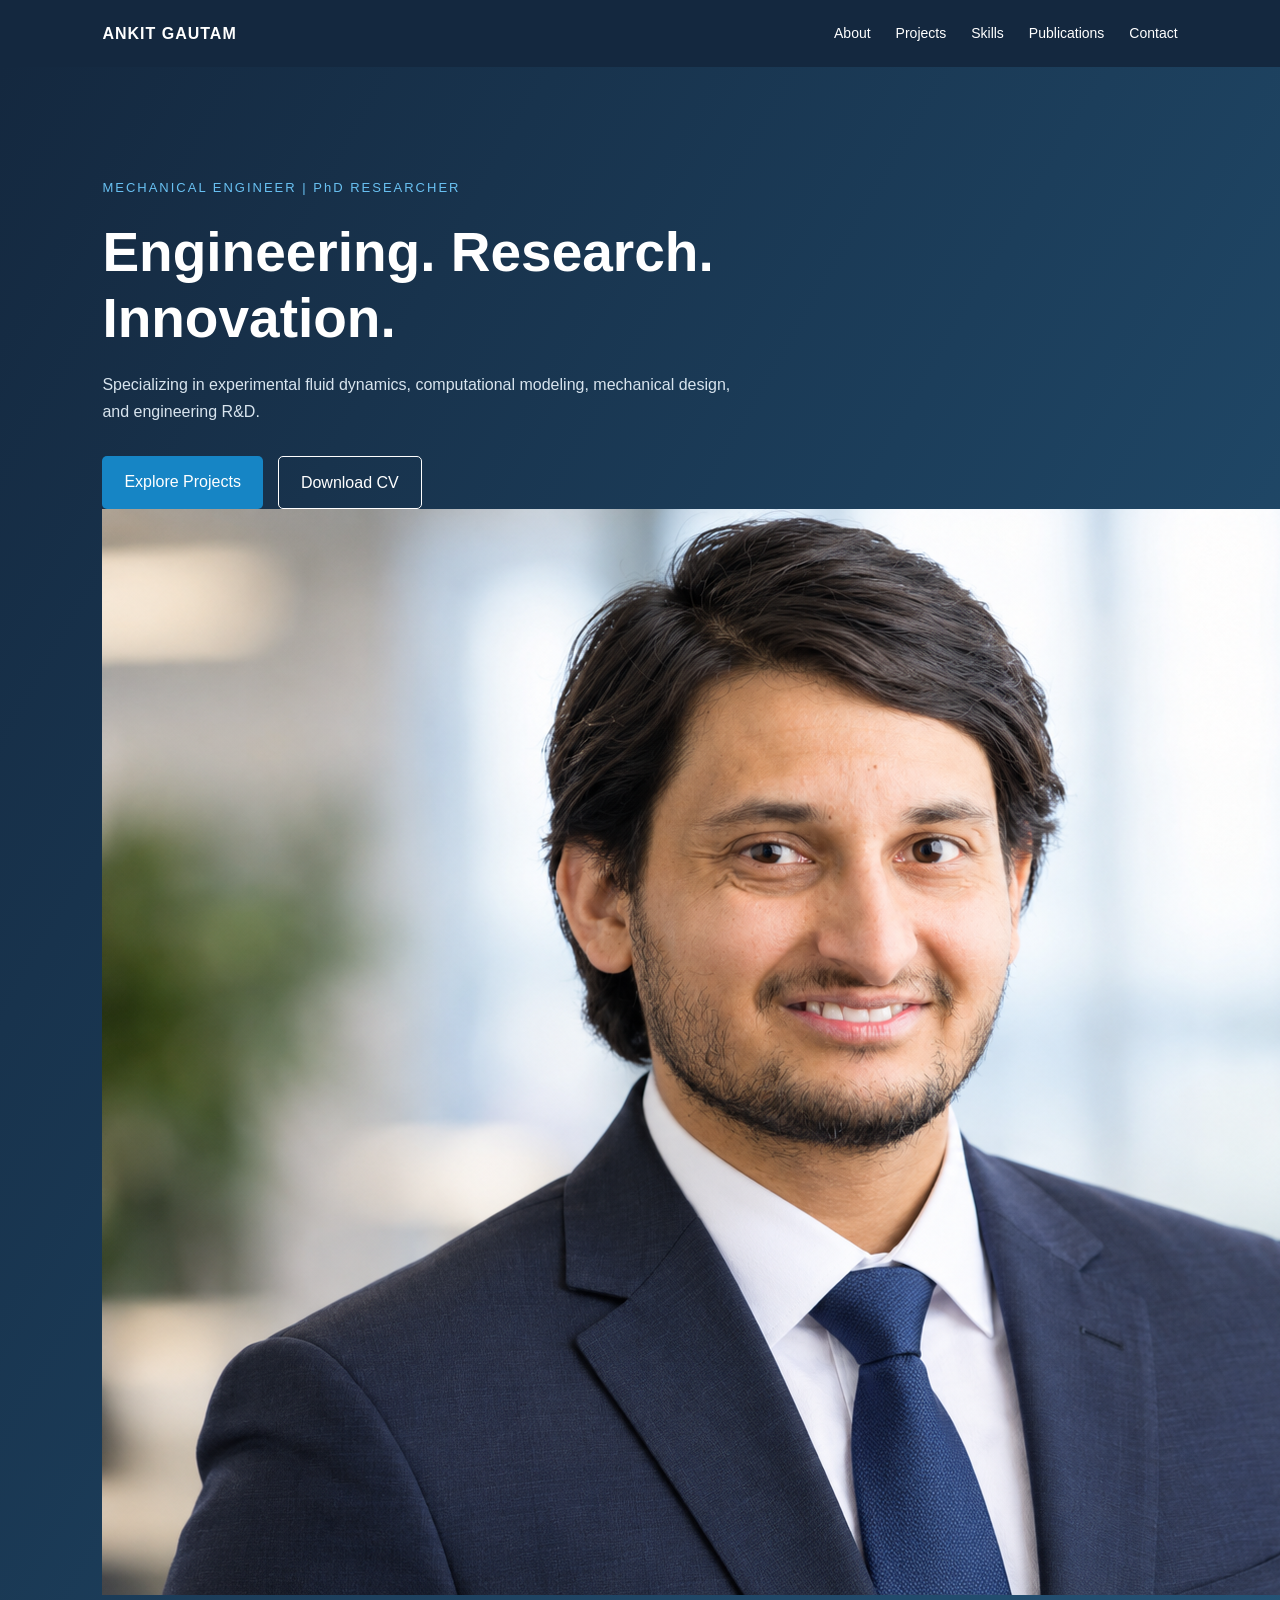
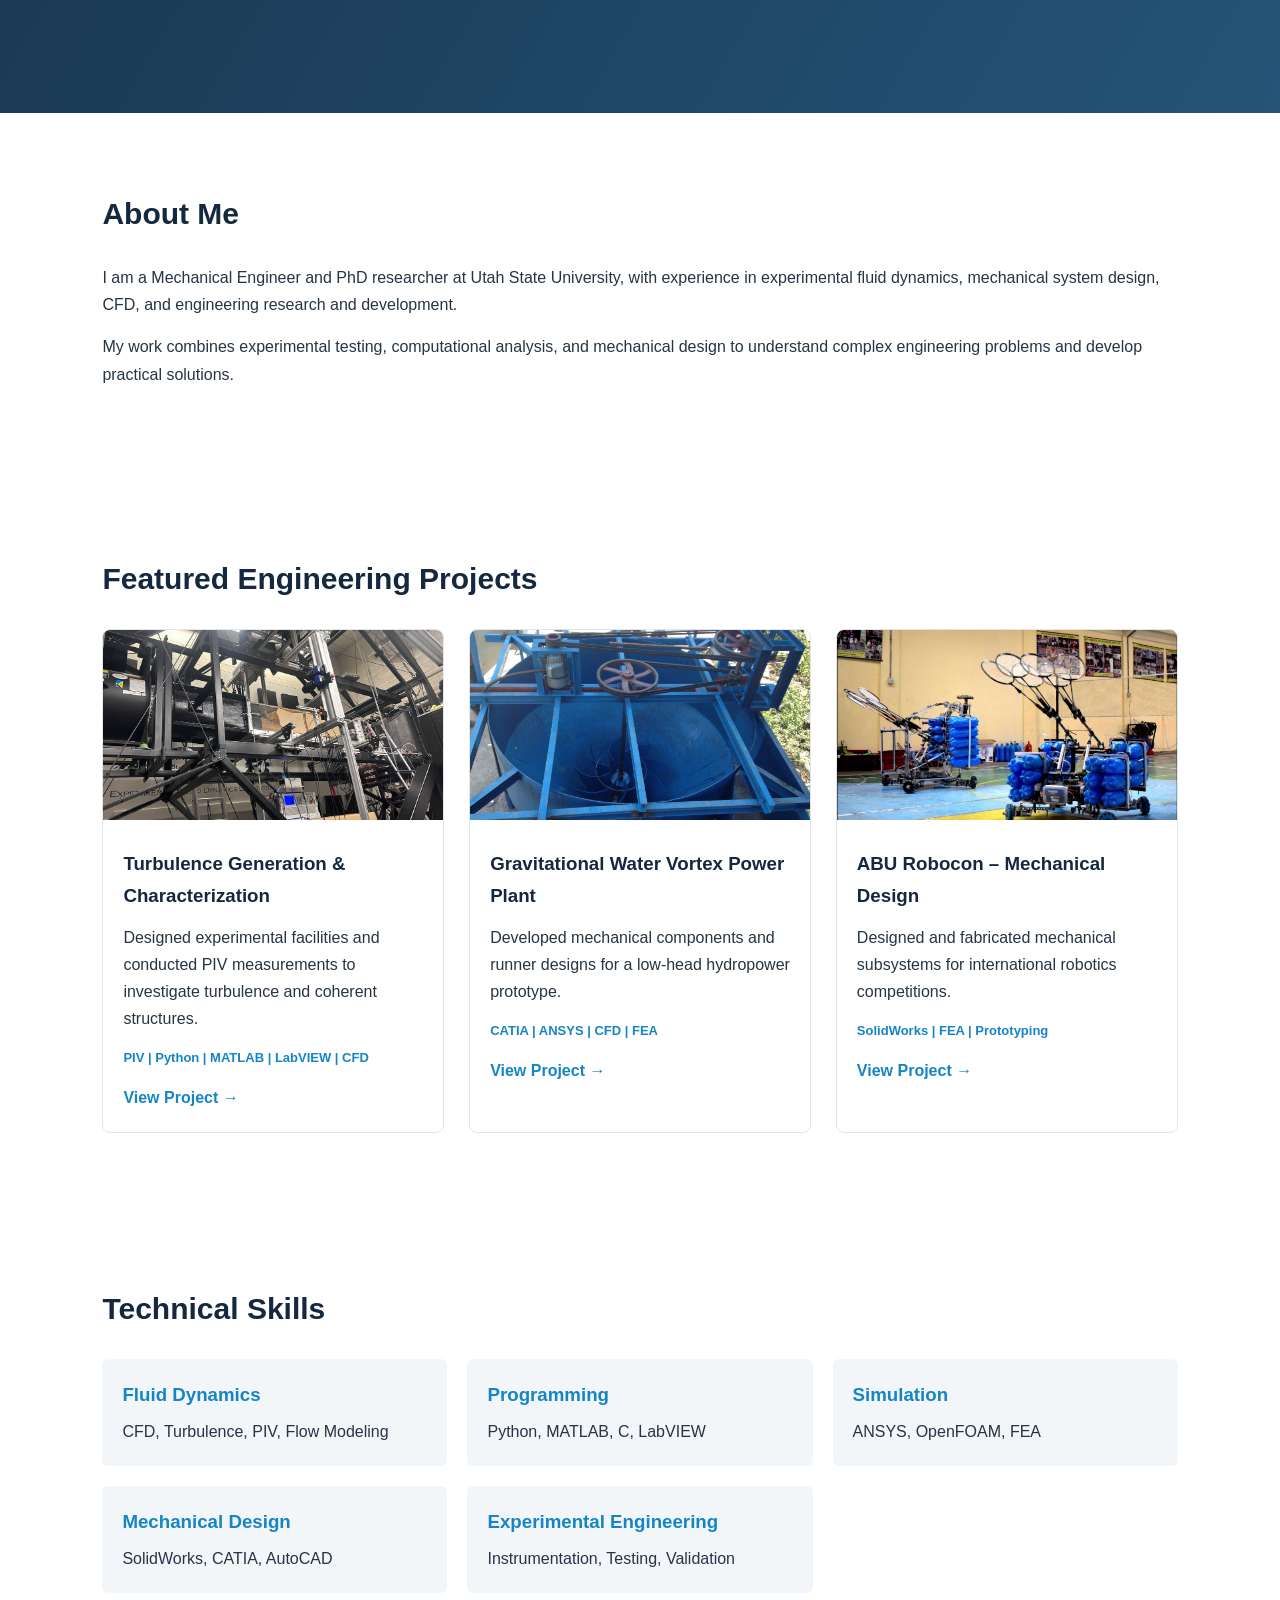
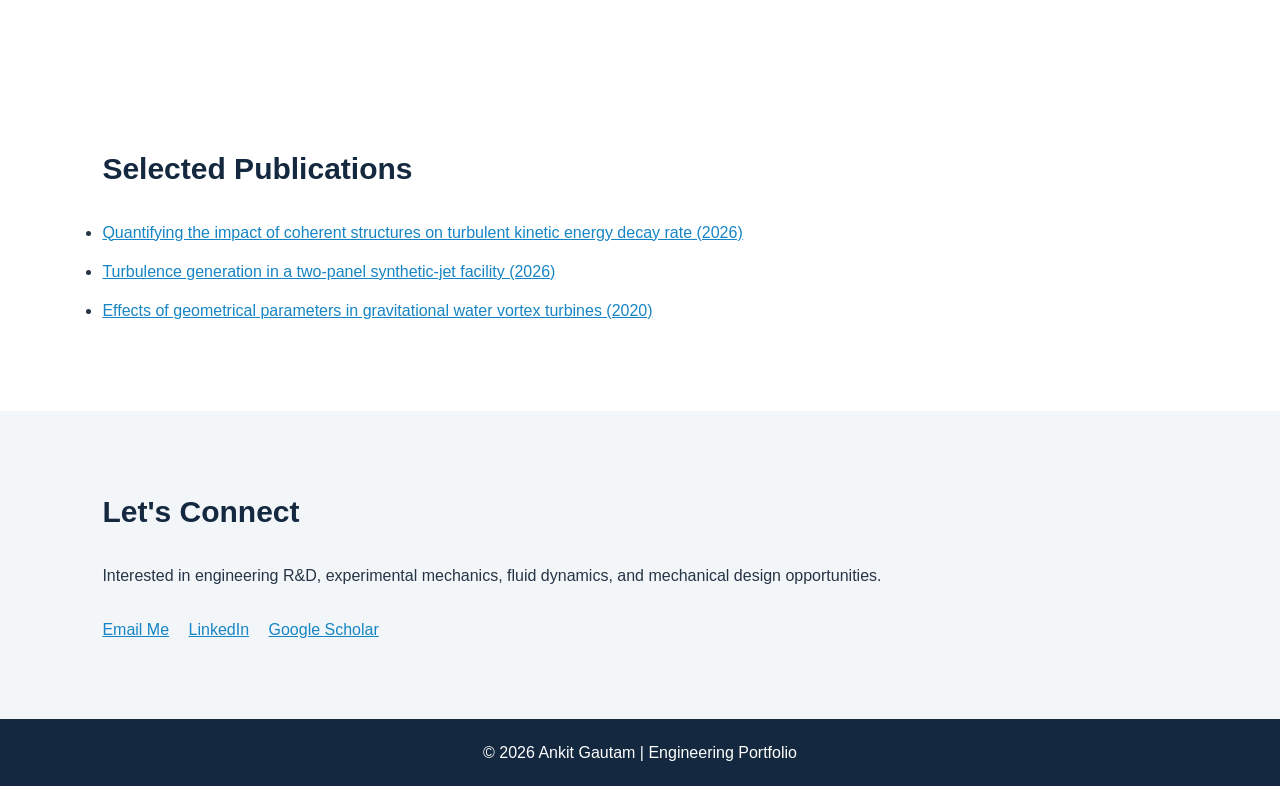
==== index.html @ d6b91b8b "Update index.html" ====
<!DOCTYPE html>
<html lang="en">
<head>
    <meta charset="UTF-8">
    <meta name="viewport" content="width=device-width, initial-scale=1.0">
    <title>Ankit Gautam | Mechanical Engineer</title>
    <meta name="description" content="Engineering portfolio of Ankit Gautam, Mechanical Engineer specializing in fluid dynamics, R&D, CFD and mechanical design.">
    <link rel="stylesheet" href="style.css">
</head>

<body>

<!-- Navigation -->
<header>
    <nav class="navbar">
        <a href="#" class="logo">ANKIT GAUTAM</a>
        <div class="nav-links">
            <a href="#about">About</a>
            <a href="#projects">Projects</a>
            <a href="#skills">Skills</a>
            <a href="#publications">Publications</a>
            <a href="#contact">Contact</a>
        </div>
    </nav>
</header>

<!-- Hero -->
<section class="hero">
    <div class="hero-content">
        <p class="eyebrow">MECHANICAL ENGINEER | PhD RESEARCHER</p>
        <h1>Engineering. Research. Innovation.</h1>
        <p>
            Specializing in experimental fluid dynamics,
            computational modeling, mechanical design,
            and engineering R&D.
        </p>
        <div class="hero-buttons">
            <a href="#projects" class="btn">Explore Projects</a>
            <a href="assets/resume.pdf" class="btn secondary"
               target="_blank">Download CV</a>
        </div>
        <div class="hero-image">
        <img
            src="assets/headshot.png"
            alt="Ankit Gautam"
            class="profile-photo">
    </div>
</section>

<!-- About -->
<section id="about" class="section">
    <h2>About Me</h2>
    <p>
        I am a Mechanical Engineer and PhD researcher at
        Utah State University, with experience in experimental
        fluid dynamics, mechanical system design, CFD, and
        engineering research and development.
    </p>
    <p>
        My work combines experimental testing, computational
        analysis, and mechanical design to understand complex
        engineering problems and develop practical solutions.
    </p>
</section>

<!-- Projects -->
<section id="projects" class="section">
    <h2>Featured Engineering Projects</h2>

    <div class="project-grid">

        <article class="project-card">
            <img src="assets/robut_facility.jpeg"
                 alt="Experimental turbulence facility">
            <div class="project-info">
                <h3>Turbulence Generation & Characterization</h3>
                <p>
                    Designed experimental facilities and conducted
                    PIV measurements to investigate turbulence
                    and coherent structures.
                </p>
                <p class="tools">PIV | Python | MATLAB | LabVIEW | CFD</p>
                <a href="projects/turbulence.html">View Project →</a>
            </div>
        </article>

        <article class="project-card">
            <img src="assets/ces_assembly.png"
                 alt="Gravitational water vortex turbine">
            <div class="project-info">
                <h3>Gravitational Water Vortex Power Plant</h3>
                <p>
                    Developed mechanical components and runner
                    designs for a low-head hydropower prototype.
                </p>
                <p class="tools">CATIA | ANSYS | CFD | FEA</p>
                <a href="projects/hydropower.html">View Project →</a>
            </div>
        </article>

        <article class="project-card">
            <img src="assets/robotics_project_2015.jpg"
                 alt="Robotics engineering project">
            <div class="project-info">
                <h3>ABU Robocon – Mechanical Design</h3>
                <p>
                    Designed and fabricated mechanical subsystems
                    for international robotics competitions.
                </p>
                <p class="tools">SolidWorks | FEA | Prototyping</p>
                <a href="projects/robotics.html">View Project →</a>
            </div>
        </article>

    </div>
</section>

<!-- Skills -->
<section id="skills" class="section">
    <h2>Technical Skills</h2>
    <div class="skills-grid">
        <div><h3>Fluid Dynamics</h3>
            CFD, Turbulence, PIV, Flow Modeling</div>
        <div><h3>Programming</h3>
            Python, MATLAB, C, LabVIEW</div>
        <div><h3>Simulation</h3>
            ANSYS, OpenFOAM, FEA</div>
        <div><h3>Mechanical Design</h3>
            SolidWorks, CATIA, AutoCAD</div>
        <div><h3>Experimental Engineering</h3>
            Instrumentation, Testing, Validation</div>
    </div>
</section>

<!-- Publications -->
<section id="publications" class="section">
    <h2>Selected Publications</h2>
    <ul>
        <li>
            <a href="https://doi.org/10.1103/z9ds-1yfc"
               target="_blank">
               Quantifying the impact of coherent structures
               on turbulent kinetic energy decay rate (2026)
            </a>
        </li>
        <li>
            <a href="https://doi.org/10.1017/flo.2026.10069"
               target="_blank">
               Turbulence generation in a two-panel
               synthetic-jet facility (2026)
            </a>
        </li>
        <li>
            <a href="https://doi.org/10.1155/2020/5373784"
               target="_blank">
               Effects of geometrical parameters in
               gravitational water vortex turbines (2020)
            </a>
        </li>
    </ul>
</section>

<!-- Contact -->
<section id="contact" class="section contact">
    <h2>Let's Connect</h2>
    <p>Interested in engineering R&D, experimental mechanics,
       fluid dynamics, and mechanical design opportunities.</p>
    <a href="mailto:ankitgautam.units@gmail.com">Email Me</a>
    <a href="https://www.linkedin.com/in/ankit-gautam-42b537121" target="_blank">LinkedIn</a>
    <a href="https://scholar.google.com/citations?user=yp735JkAAAAJ" target="_blank">Google Scholar</a>
</section>

<footer>
    <p>© 2026 Ankit Gautam | Engineering Portfolio</p>
</footer>

</body>
</html>
---- style.css ----
* {
    margin: 0;
    padding: 0;
    box-sizing: border-box;
}

html {
    scroll-behavior: smooth;
}

body {
    font-family: Arial, Helvetica, sans-serif;
    color: #263445;
    background: #ffffff;
    line-height: 1.7;
}

.navbar {
    display: flex;
    justify-content: space-between;
    align-items: center;
    padding: 20px 8%;
    background: #14283f;
    color: white;
}

.logo {
    color: white;
    font-weight: bold;
    text-decoration: none;
    letter-spacing: 1px;
}

.nav-links {
    display: flex;
    gap: 25px;
}

.nav-links a {
    color: white;
    text-decoration: none;
    font-size: 14px;
}

.nav-links a:hover {
    color: #55b5ee;
}

.hero {
    background: linear-gradient(120deg, #14283f, #245477);
    color: white;
    padding: 110px 8%;
    min-height: 430px;
    display: flex;
    align-items: center;
}

.hero-content {
    max-width: 750px;
}

.eyebrow {
    color: #69c1f2;
    letter-spacing: 2px;
    font-size: 13px;
}

.hero h1 {
    font-size: clamp(35px, 5vw, 55px);
    line-height: 1.2;
    margin: 20px 0;
}

.hero-content > p:not(.eyebrow) {
    color: #d8e4ee;
    max-width: 650px;
}

.hero-buttons {
    margin-top: 30px;
    display: flex;
    gap: 15px;
    flex-wrap: wrap;
}

.btn {
    display: inline-block;
    padding: 12px 22px;
    background: #1685c5;
    color: white;
    text-decoration: none;
    border-radius: 5px;
}

.btn.secondary {
    background: transparent;
    border: 1px solid white;
}

.section {
    padding: 75px 8%;
}

.section h2 {
    font-size: 30px;
    color: #14283f;
    margin-bottom: 25px;
}

.section p {
    margin-bottom: 15px;
}

.project-grid {
    display: grid;
    grid-template-columns: repeat(3, 1fr);
    gap: 25px;
}

.project-card {
    border: 1px solid #e1e6eb;
    border-radius: 8px;
    overflow: hidden;
    transition: transform 0.2s;
}

.project-card:hover {
    transform: translateY(-5px);
}

.project-card img {
    width: 100%;
    height: 190px;
    object-fit: cover;
}

.project-info {
    padding: 20px;
}

.project-info h3 {
    color: #14283f;
    margin-bottom: 12px;
}

.tools {
    color: #1685c5;
    font-size: 13px;
    font-weight: bold;
}

.project-info a {
    color: #1685c5;
    text-decoration: none;
    font-weight: bold;
}

.skills-grid {
    display: grid;
    grid-template-columns: repeat(3, 1fr);
    gap: 20px;
}

.skills-grid > div {
    padding: 20px;
    background: #f2f6f9;
    border-radius: 6px;
}

.skills-grid h3 {
    color: #1685c5;
    margin-bottom: 8px;
}

#publications li {
    margin: 12px 0;
}

#publications a {
    color: #1685c5;
}

.contact {
    background: #f2f6f9;
}

.contact a {
    display: inline-block;
    margin: 12px 15px 0 0;
    color: #1685c5;
}

footer {
    background: #14283f;
    color: white;
    text-align: center;
    padding: 20px;
}

/* Mobile responsiveness */
@media (max-width: 768px) {
    .navbar {
        flex-direction: column;
        gap: 15px;
    }

    .nav-links {
        flex-wrap: wrap;
        justify-content: center;
        gap: 12px;
    }

    .project-grid,
    .skills-grid {
        grid-template-columns: 1fr;
    }

    .hero {
        padding: 75px 8%;
    }
}
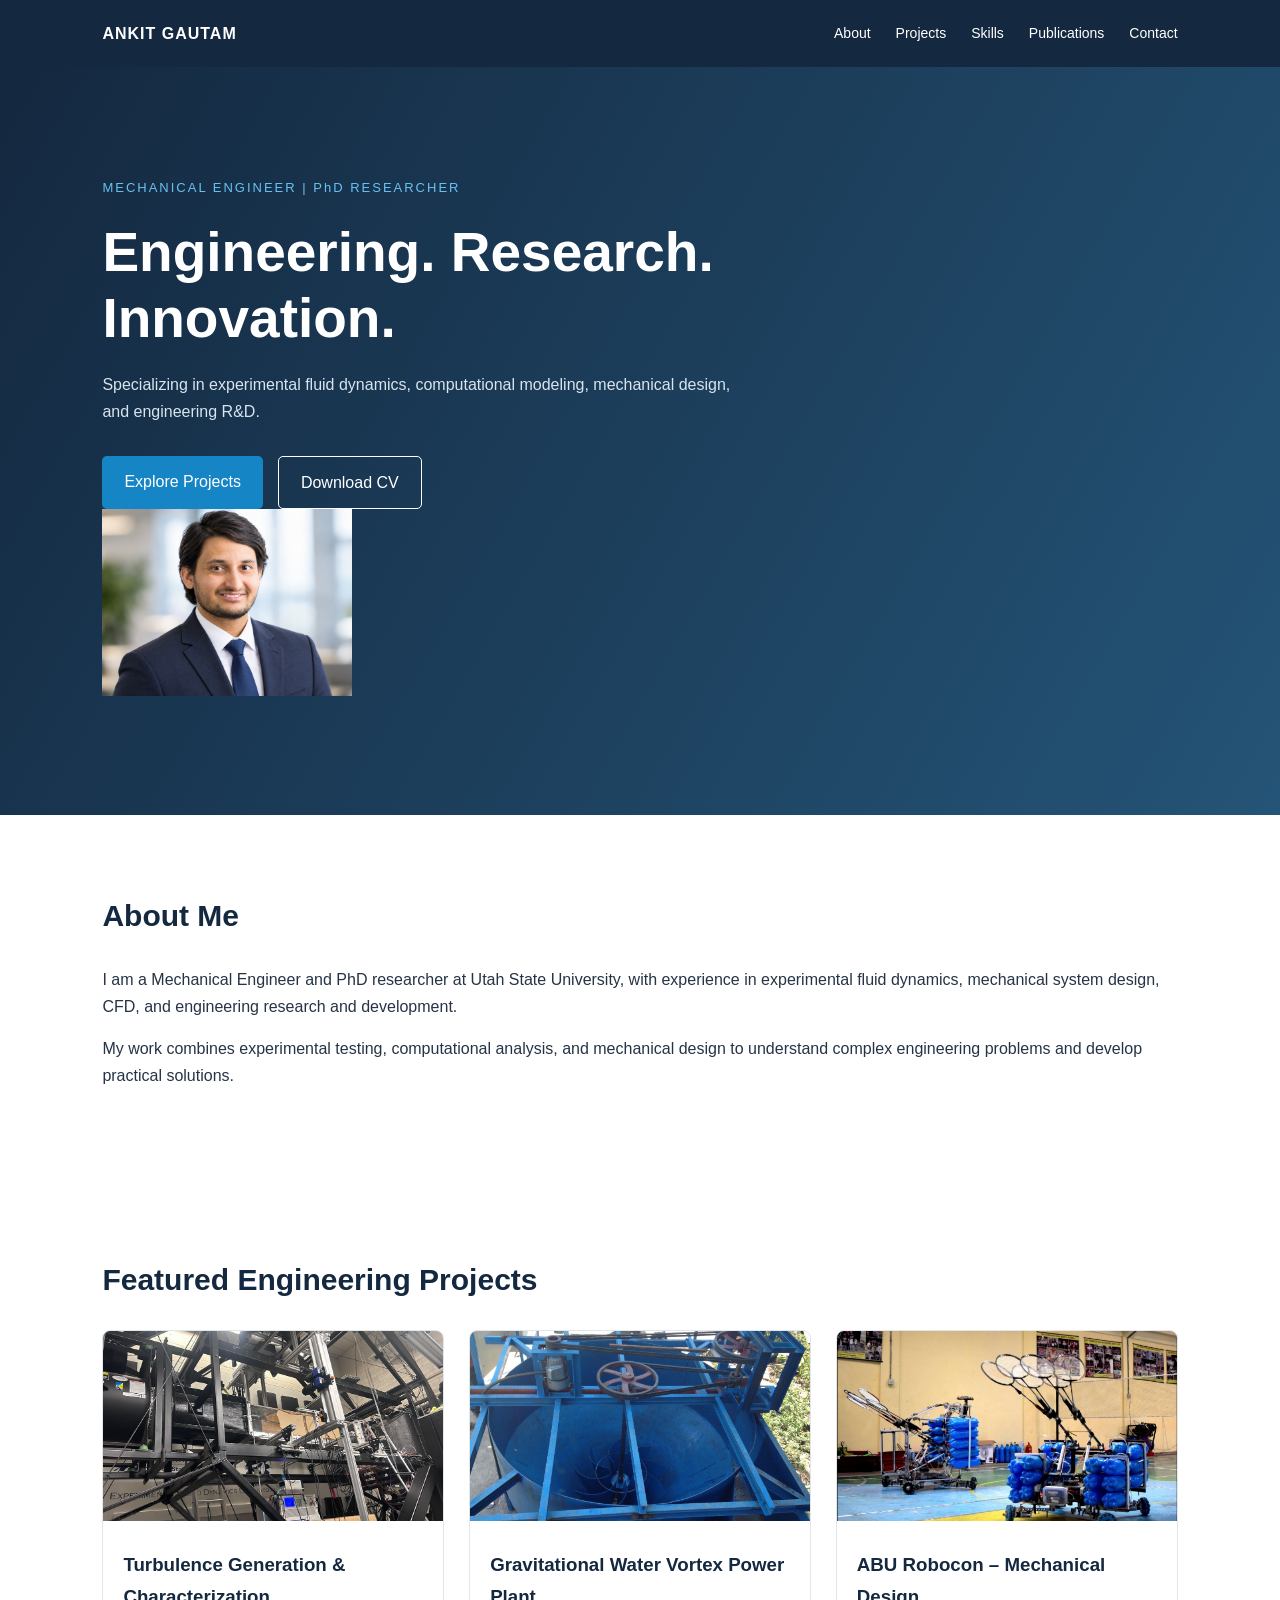
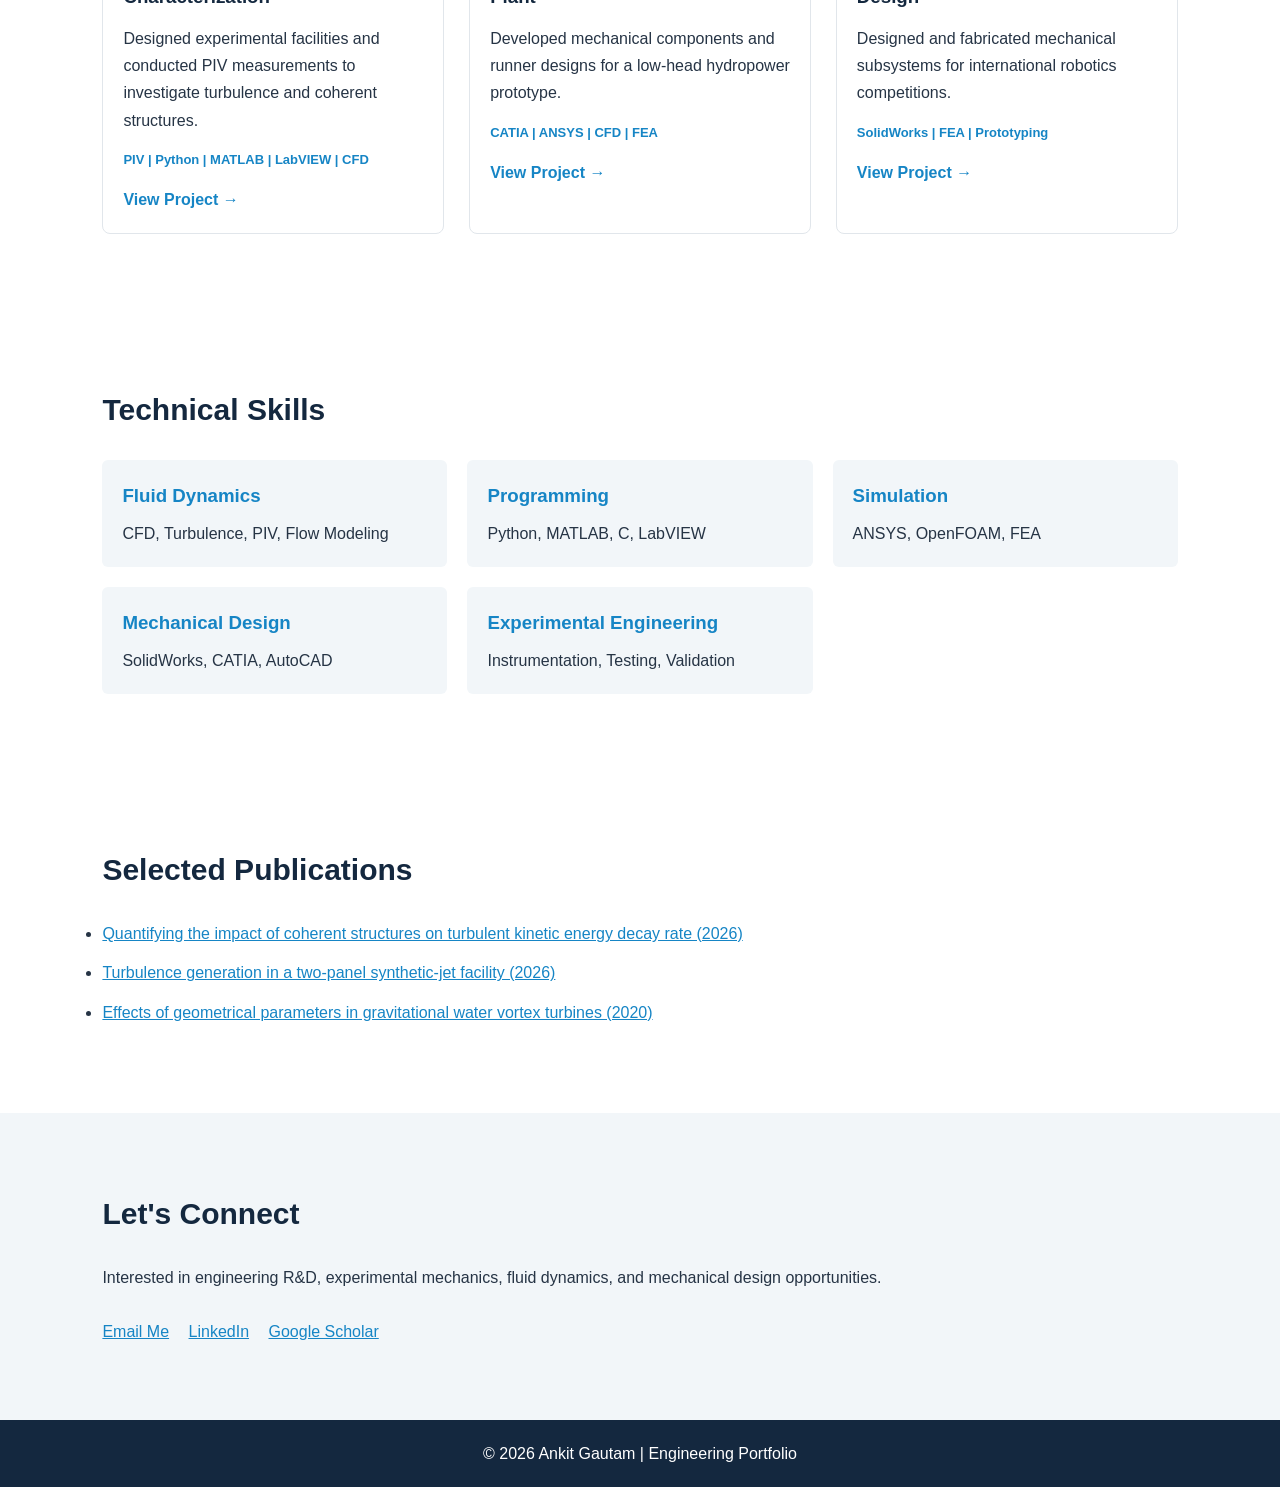
==== commit 251490a7: "Update index.html" ====
--- a/index.html
+++ b/index.html
@@ -44,7 +44,8 @@
         <img
             src="assets/headshot.png"
             alt="Ankit Gautam"
-            class="profile-photo">
+            class="profile-photo"
+            style="max-width: 250px; height: auto;">
     </div>
 </section>
 
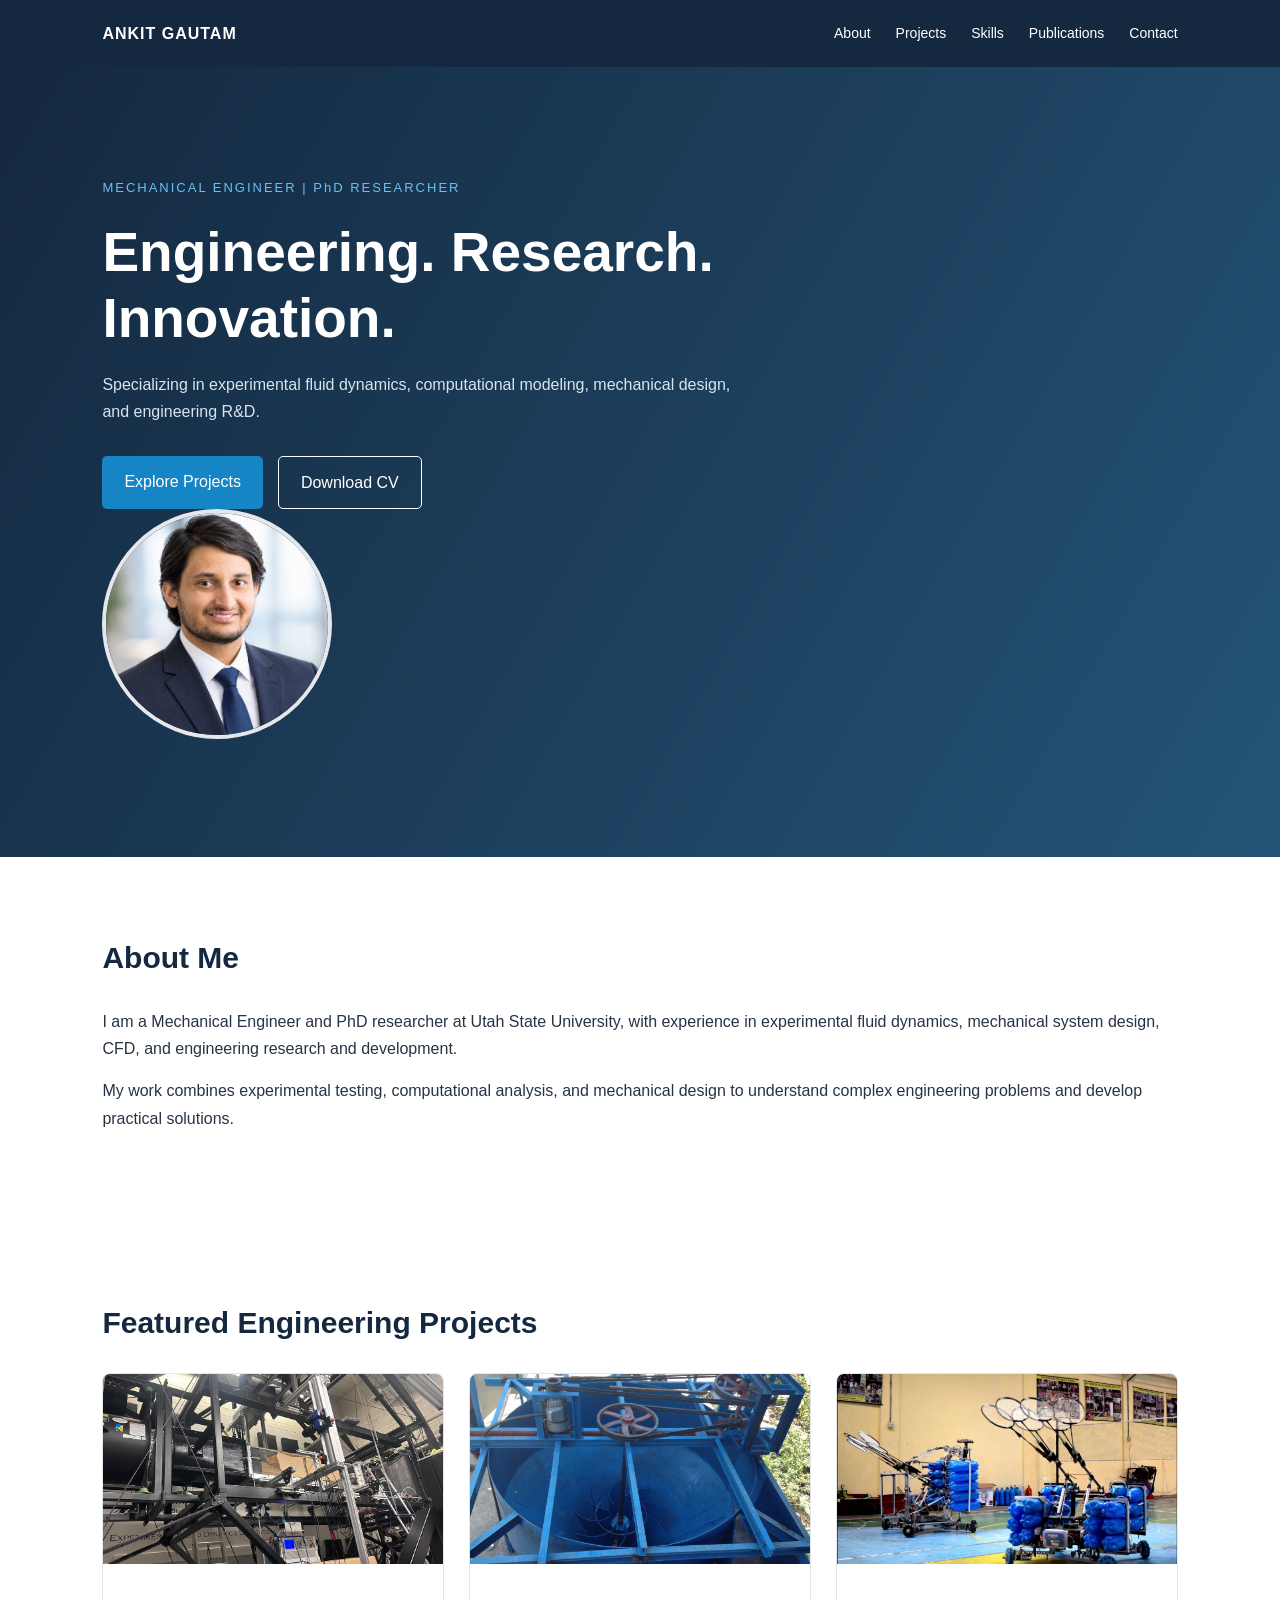
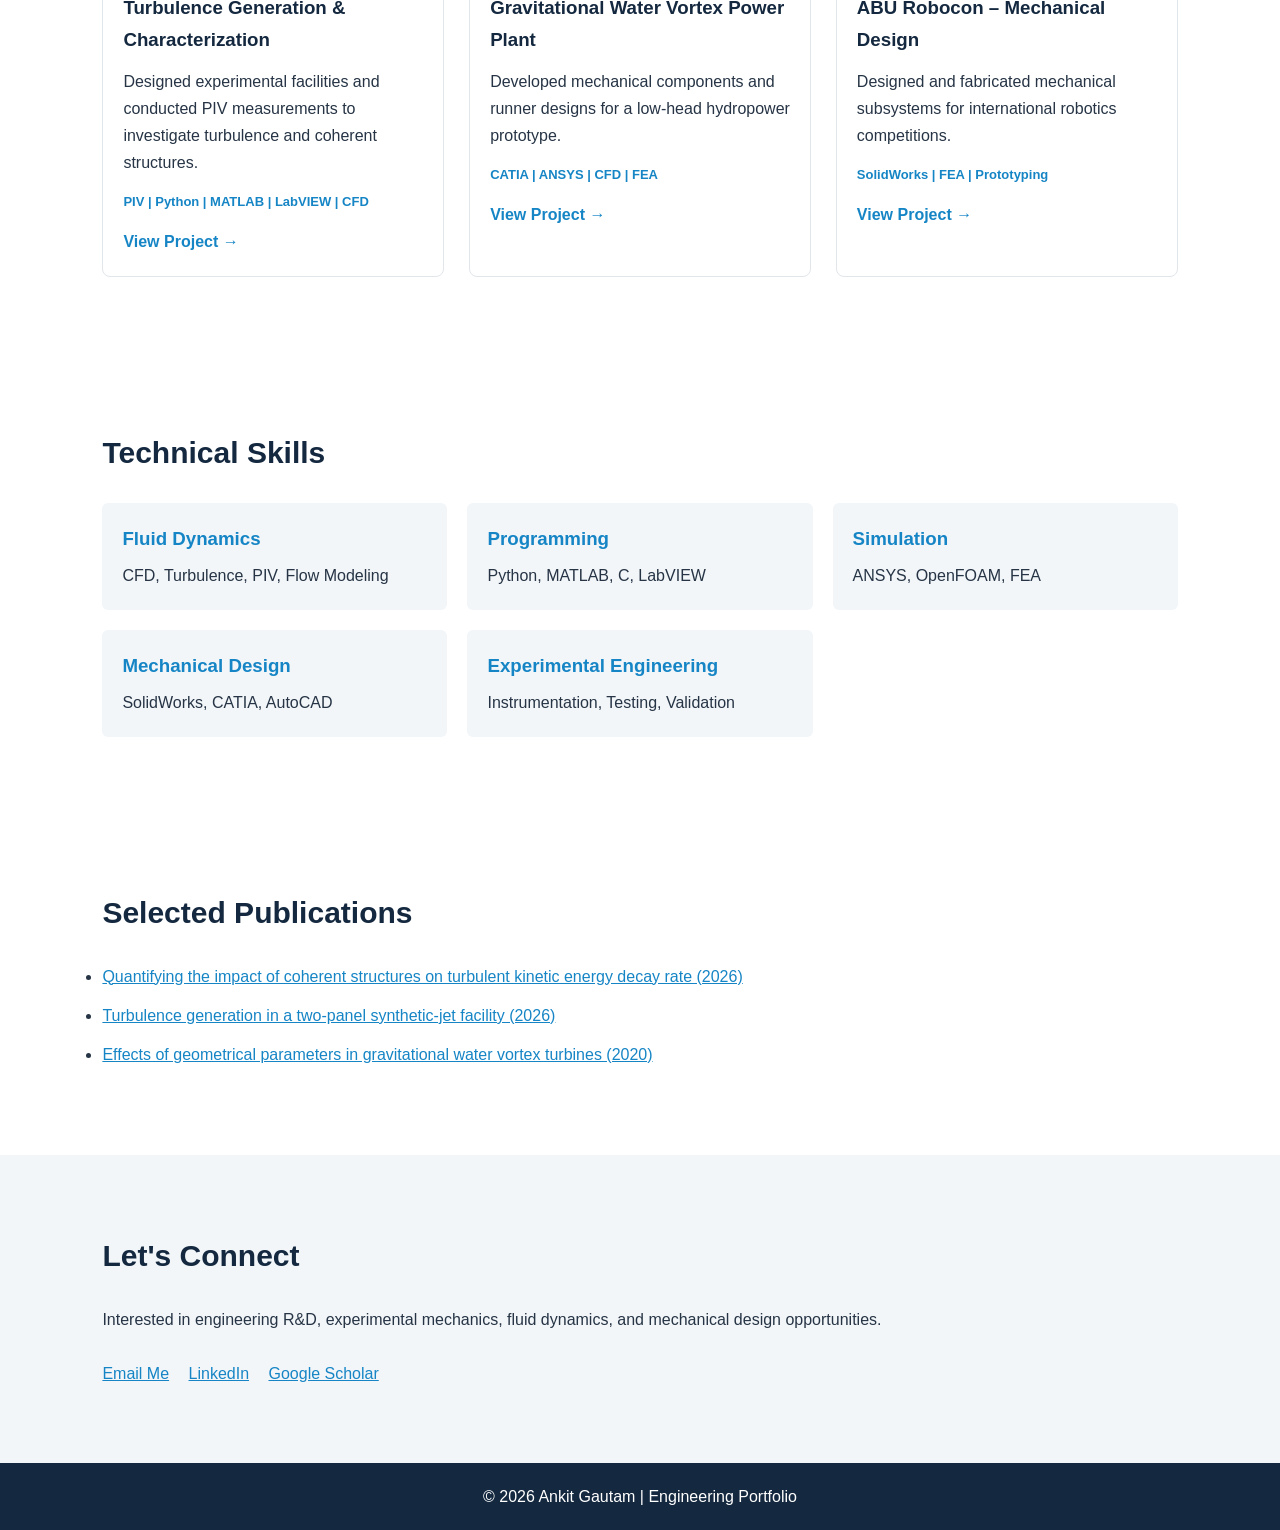
==== commit 9cd5c190: "Update index.html" ====
--- a/index.html
+++ b/index.html
@@ -44,8 +44,7 @@
         <img
             src="assets/headshot.png"
             alt="Ankit Gautam"
-            class="profile-photo"
-            style="max-width: 250px; height: auto;">
+            class="profile-photo">
     </div>
 </section>
 
--- a/style.css
+++ b/style.css
@@ -220,3 +220,34 @@
         padding: 75px 8%;
     }
 }
+
+.hero {
+    display: flex;
+    align-items: center;
+    justify-content: space-between;
+    gap: 40px;
+}
+
+.hero-text {
+    flex: 1;
+}
+
+.hero-image {
+    flex: 0 0 250px;
+}
+
+.profile-photo {
+    width: 230px;
+    height: 230px;
+    object-fit: cover;
+    border-radius: 50%;
+    border: 4px solid #e5e7eb;
+}
+
+/* Mobile layout */
+@media (max-width: 768px) {
+    .hero {
+        flex-direction: column-reverse;
+        text-align: center;
+    }
+}
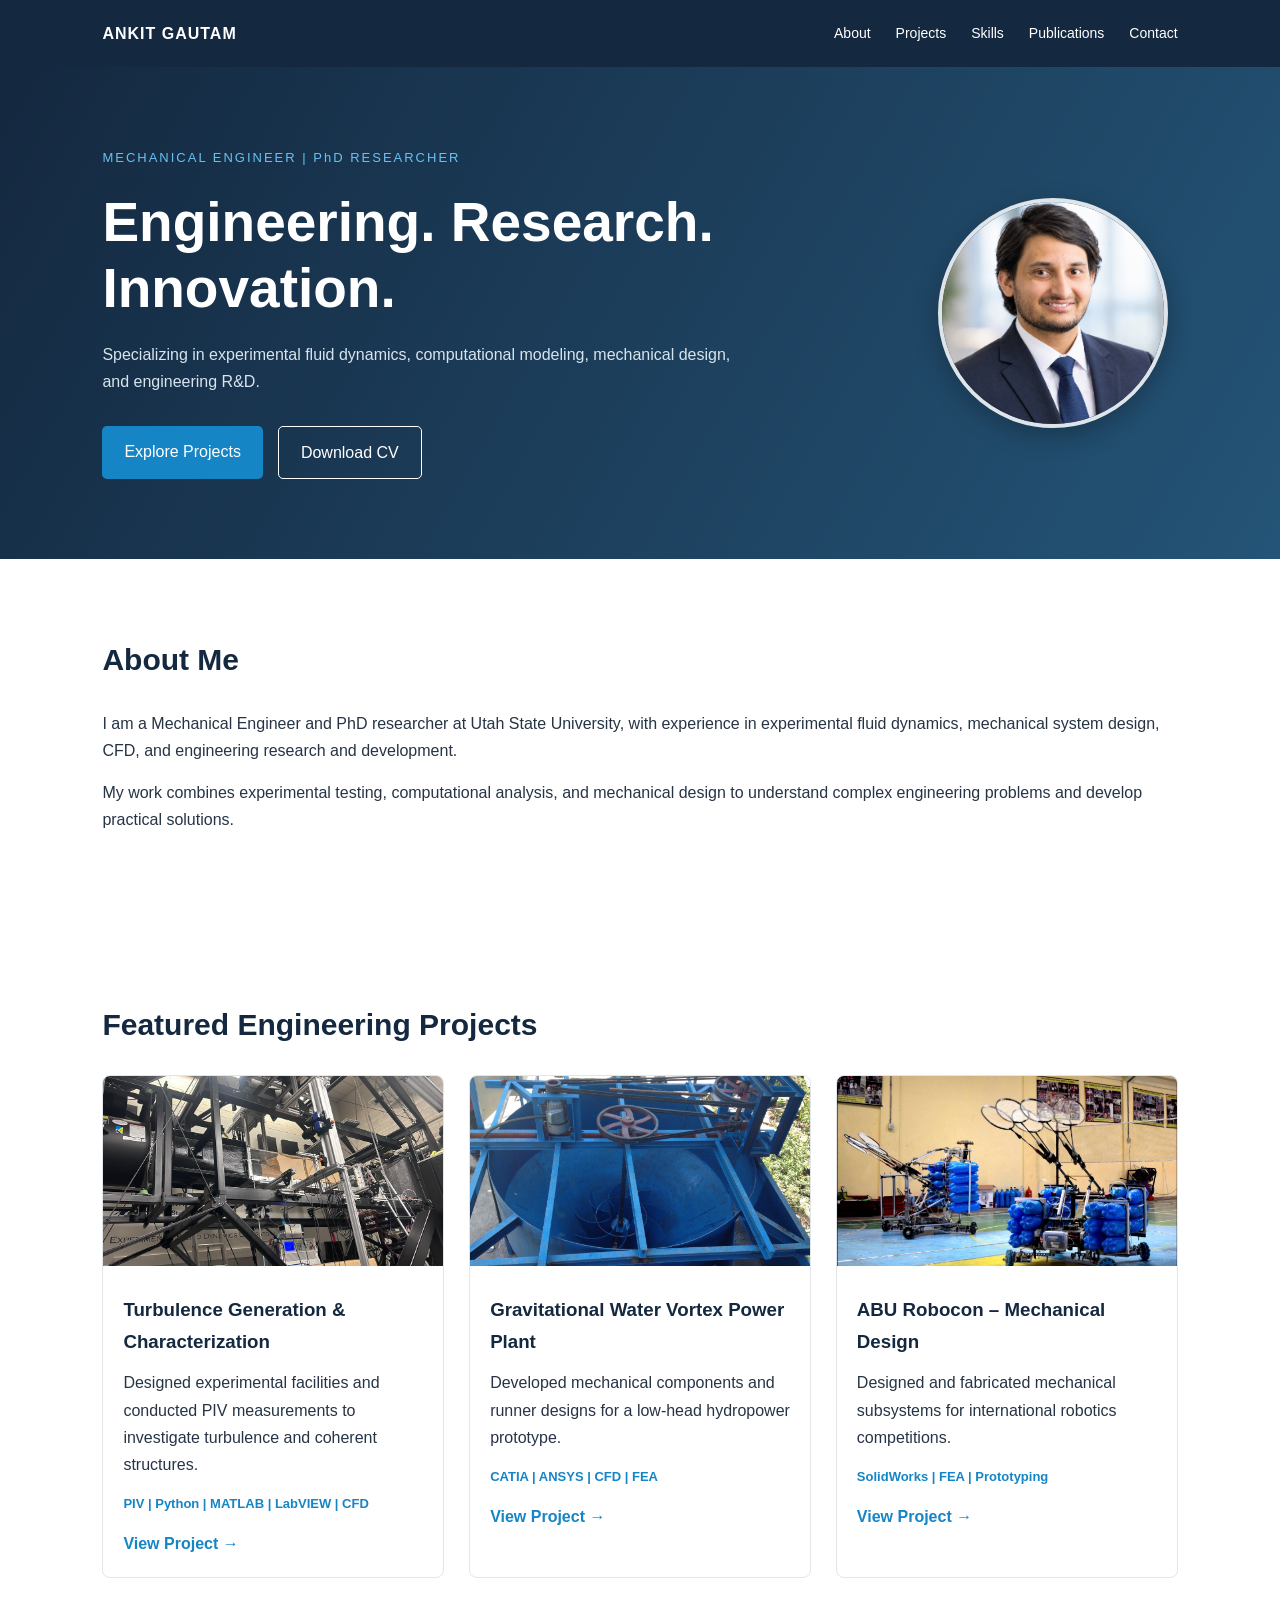
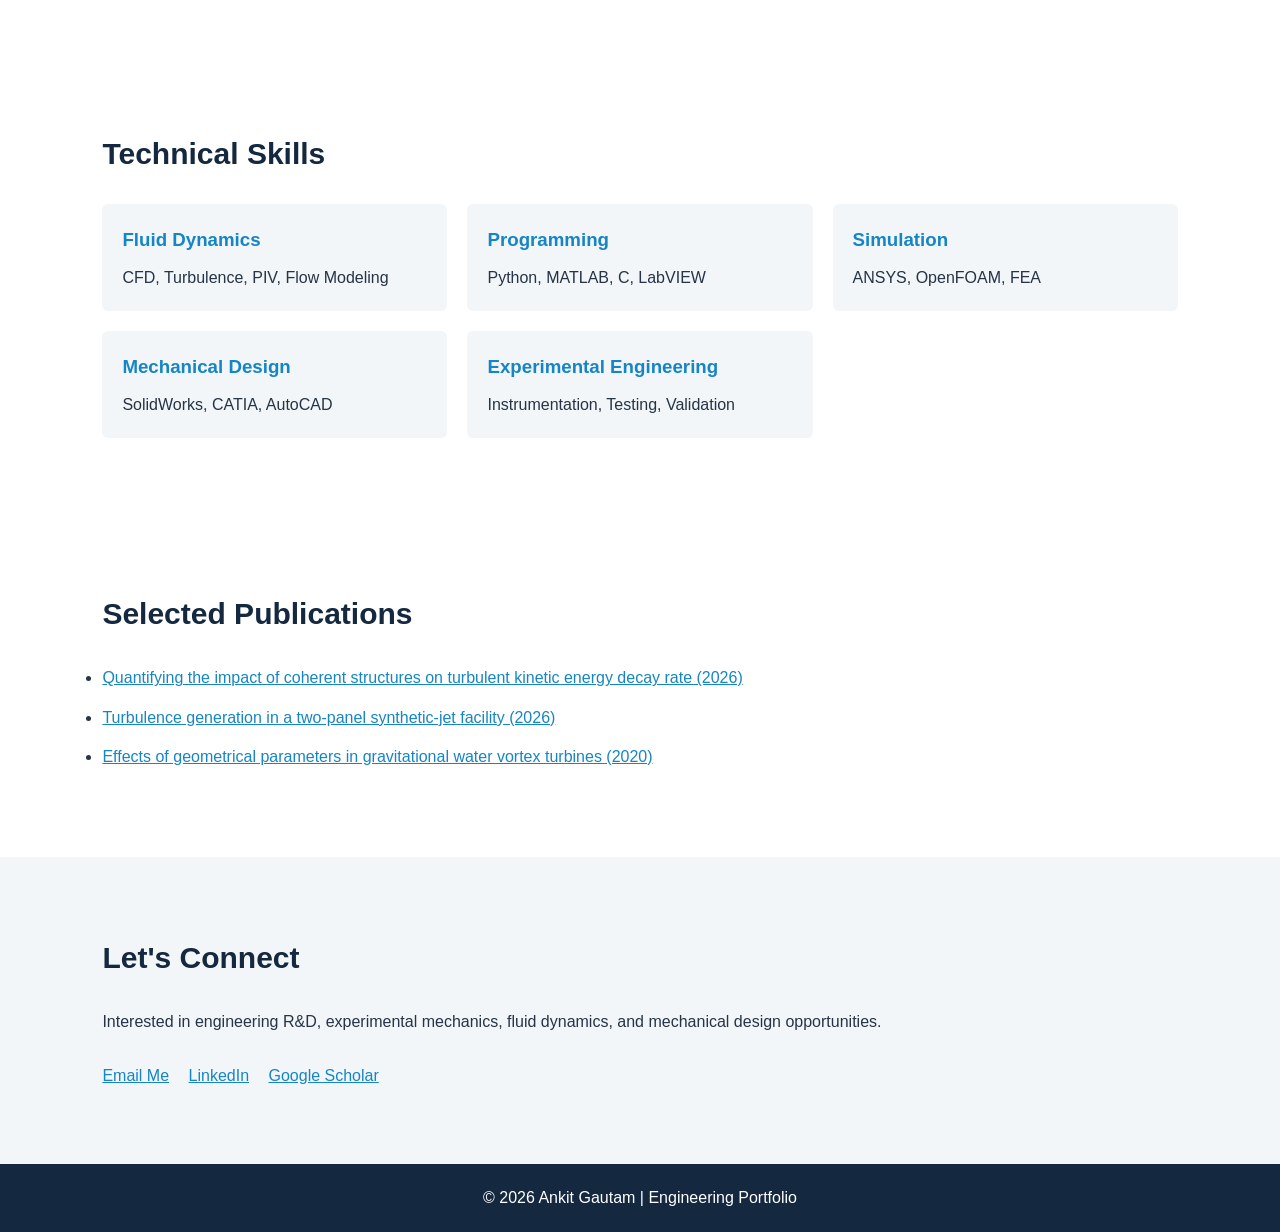
==== commit 839e4016: "Update index.html" ====
--- a/index.html
+++ b/index.html
@@ -4,8 +4,11 @@
 <head>
     <meta charset="UTF-8">
     <meta name="viewport" content="width=device-width, initial-scale=1.0">
+
     <title>Ankit Gautam | Mechanical Engineer</title>
+
     <meta name="description" content="Engineering portfolio of Ankit Gautam, Mechanical Engineer specializing in fluid dynamics, R&D, CFD and mechanical design.">
+
     <link rel="stylesheet" href="style.css">
 </head>
 
@@ -15,6 +18,7 @@
 <header>
     <nav class="navbar">
         <a href="#" class="logo">ANKIT GAUTAM</a>
+
         <div class="nav-links">
             <a href="#about">About</a>
             <a href="#projects">Projects</a>
@@ -25,38 +29,54 @@
     </nav>
 </header>
 
-<!-- Hero -->
+<!-- Hero Section -->
 <section class="hero">
+
+    <!-- Text content: left side -->
     <div class="hero-content">
         <p class="eyebrow">MECHANICAL ENGINEER | PhD RESEARCHER</p>
+
         <h1>Engineering. Research. Innovation.</h1>
+
         <p>
             Specializing in experimental fluid dynamics,
             computational modeling, mechanical design,
             and engineering R&D.
         </p>
+
         <div class="hero-buttons">
             <a href="#projects" class="btn">Explore Projects</a>
-            <a href="assets/resume.pdf" class="btn secondary"
-               target="_blank">Download CV</a>
-        </div>
-        <div class="hero-image">
+
+            <a href="assets/resume.pdf"
+               class="btn secondary"
+               target="_blank"
+               rel="noopener noreferrer">
+                Download CV
+            </a>
+        </div>
+    </div>
+
+    <!-- Headshot: right side -->
+    <div class="hero-image">
         <img
             src="assets/headshot.png"
-            alt="Ankit Gautam"
+            alt="Professional headshot of Ankit Gautam"
             class="profile-photo">
     </div>
+
 </section>
 
 <!-- About -->
 <section id="about" class="section">
     <h2>About Me</h2>
+
     <p>
         I am a Mechanical Engineer and PhD researcher at
         Utah State University, with experience in experimental
         fluid dynamics, mechanical system design, CFD, and
         engineering research and development.
     </p>
+
     <p>
         My work combines experimental testing, computational
         analysis, and mechanical design to understand complex
@@ -73,14 +93,20 @@
         <article class="project-card">
             <img src="assets/robut_facility.jpeg"
                  alt="Experimental turbulence facility">
+
             <div class="project-info">
-                <h3>Turbulence Generation & Characterization</h3>
+                <h3>Turbulence Generation &amp; Characterization</h3>
+
                 <p>
                     Designed experimental facilities and conducted
                     PIV measurements to investigate turbulence
                     and coherent structures.
                 </p>
-                <p class="tools">PIV | Python | MATLAB | LabVIEW | CFD</p>
+
+                <p class="tools">
+                    PIV | Python | MATLAB | LabVIEW | CFD
+                </p>
+
                 <a href="projects/turbulence.html">View Project →</a>
             </div>
         </article>
@@ -88,13 +114,19 @@
         <article class="project-card">
             <img src="assets/ces_assembly.png"
                  alt="Gravitational water vortex turbine">
+
             <div class="project-info">
                 <h3>Gravitational Water Vortex Power Plant</h3>
+
                 <p>
                     Developed mechanical components and runner
                     designs for a low-head hydropower prototype.
                 </p>
-                <p class="tools">CATIA | ANSYS | CFD | FEA</p>
+
+                <p class="tools">
+                    CATIA | ANSYS | CFD | FEA
+                </p>
+
                 <a href="projects/hydropower.html">View Project →</a>
             </div>
         </article>
@@ -102,13 +134,19 @@
         <article class="project-card">
             <img src="assets/robotics_project_2015.jpg"
                  alt="Robotics engineering project">
+
             <div class="project-info">
                 <h3>ABU Robocon – Mechanical Design</h3>
+
                 <p>
                     Designed and fabricated mechanical subsystems
                     for international robotics competitions.
                 </p>
-                <p class="tools">SolidWorks | FEA | Prototyping</p>
+
+                <p class="tools">
+                    SolidWorks | FEA | Prototyping
+                </p>
+
                 <a href="projects/robotics.html">View Project →</a>
             </div>
         </article>
@@ -119,43 +157,66 @@
 <!-- Skills -->
 <section id="skills" class="section">
     <h2>Technical Skills</h2>
+
     <div class="skills-grid">
-        <div><h3>Fluid Dynamics</h3>
-            CFD, Turbulence, PIV, Flow Modeling</div>
-        <div><h3>Programming</h3>
-            Python, MATLAB, C, LabVIEW</div>
-        <div><h3>Simulation</h3>
-            ANSYS, OpenFOAM, FEA</div>
-        <div><h3>Mechanical Design</h3>
-            SolidWorks, CATIA, AutoCAD</div>
-        <div><h3>Experimental Engineering</h3>
-            Instrumentation, Testing, Validation</div>
+
+        <div>
+            <h3>Fluid Dynamics</h3>
+            CFD, Turbulence, PIV, Flow Modeling
+        </div>
+
+        <div>
+            <h3>Programming</h3>
+            Python, MATLAB, C, LabVIEW
+        </div>
+
+        <div>
+            <h3>Simulation</h3>
+            ANSYS, OpenFOAM, FEA
+        </div>
+
+        <div>
+            <h3>Mechanical Design</h3>
+            SolidWorks, CATIA, AutoCAD
+        </div>
+
+        <div>
+            <h3>Experimental Engineering</h3>
+            Instrumentation, Testing, Validation
+        </div>
+
     </div>
 </section>
 
 <!-- Publications -->
 <section id="publications" class="section">
     <h2>Selected Publications</h2>
+
     <ul>
         <li>
             <a href="https://doi.org/10.1103/z9ds-1yfc"
-               target="_blank">
-               Quantifying the impact of coherent structures
-               on turbulent kinetic energy decay rate (2026)
+               target="_blank"
+               rel="noopener noreferrer">
+                Quantifying the impact of coherent structures
+                on turbulent kinetic energy decay rate (2026)
             </a>
         </li>
+
         <li>
             <a href="https://doi.org/10.1017/flo.2026.10069"
-               target="_blank">
-               Turbulence generation in a two-panel
-               synthetic-jet facility (2026)
+               target="_blank"
+               rel="noopener noreferrer">
+                Turbulence generation in a two-panel
+                synthetic-jet facility (2026)
             </a>
         </li>
+
         <li>
             <a href="https://doi.org/10.1155/2020/5373784"
-               target="_blank">
-               Effects of geometrical parameters in
-               gravitational water vortex turbines (2020)
+               target="_blank"
+               rel="noopener noreferrer">
+                Effects of geometrical parameters in
+                gravitational water vortex turbines (2020)
             </a>
         </li>
     </ul>
@@ -164,13 +225,28 @@
 <!-- Contact -->
 <section id="contact" class="section contact">
     <h2>Let's Connect</h2>
-    <p>Interested in engineering R&D, experimental mechanics,
-       fluid dynamics, and mechanical design opportunities.</p>
+
+    <p>
+        Interested in engineering R&amp;D, experimental mechanics,
+        fluid dynamics, and mechanical design opportunities.
+    </p>
+
     <a href="mailto:ankitgautam.units@gmail.com">Email Me</a>
-    <a href="https://www.linkedin.com/in/ankit-gautam-42b537121" target="_blank">LinkedIn</a>
-    <a href="https://scholar.google.com/citations?user=yp735JkAAAAJ" target="_blank">Google Scholar</a>
-</section>
-
+
+    <a href="https://www.linkedin.com/in/ankit-gautam-42b537121"
+       target="_blank"
+       rel="noopener noreferrer">
+        LinkedIn
+    </a>
+
+    <a href="https://scholar.google.com/citations?user=yp735JkAAAAJ"
+       target="_blank"
+       rel="noopener noreferrer">
+        Google Scholar
+    </a>
+</section>
+
+<!-- Footer -->
 <footer>
     <p>© 2026 Ankit Gautam | Engineering Portfolio</p>
 </footer>
--- a/style.css
+++ b/style.css
@@ -47,15 +47,6 @@
     color: #55b5ee;
 }
 
-.hero {
-    background: linear-gradient(120deg, #14283f, #245477);
-    color: white;
-    padding: 110px 8%;
-    min-height: 430px;
-    display: flex;
-    align-items: center;
-}
-
 .hero-content {
     max-width: 750px;
 }
@@ -200,54 +191,63 @@
 
 /* Mobile responsiveness */
 @media (max-width: 768px) {
-    .navbar {
-        flex-direction: column;
-        gap: 15px;
-    }
-
-    .nav-links {
-        flex-wrap: wrap;
+
+    .hero {
+        flex-direction: column-reverse;
+        text-align: center;
+        padding: 60px 8%;
+        gap: 30px;
+    }
+
+    .hero-image {
+        flex: none;
+    }
+
+    .profile-photo {
+        width: 180px;
+        height: 180px;
+    }
+
+    .hero-buttons {
         justify-content: center;
-        gap: 12px;
-    }
-
-    .project-grid,
-    .skills-grid {
-        grid-template-columns: 1fr;
-    }
-
-    .hero {
-        padding: 75px 8%;
-    }
-}
-
+    }
+}
+/* Hero section with headshot */
 .hero {
+    background: linear-gradient(120deg, #14283f, #245477);
+    color: white;
+    padding: 80px 8%;
+    min-height: 430px;
+
     display: flex;
     align-items: center;
     justify-content: space-between;
-    gap: 40px;
-}
-
-.hero-text {
+    gap: 50px;
+}
+
+.hero-content {
     flex: 1;
+    max-width: 750px;
 }
 
 .hero-image {
     flex: 0 0 250px;
+    display: flex;
+    justify-content: center;
+    align-items: center;
 }
 
 .profile-photo {
+    display: block;
     width: 230px;
     height: 230px;
     object-fit: cover;
+    object-position: center top;
     border-radius: 50%;
-    border: 4px solid #e5e7eb;
-}
-
-/* Mobile layout */
-@media (max-width: 768px) {
-    .hero {
-        flex-direction: column-reverse;
-        text-align: center;
-    }
-}
+    border: 4px solid rgba(255, 255, 255, 0.85);
+    box-shadow: 0 8px 25px rgba(0, 0, 0, 0.25);
+}
+
+.hero-text {
+    flex: 1;
+}
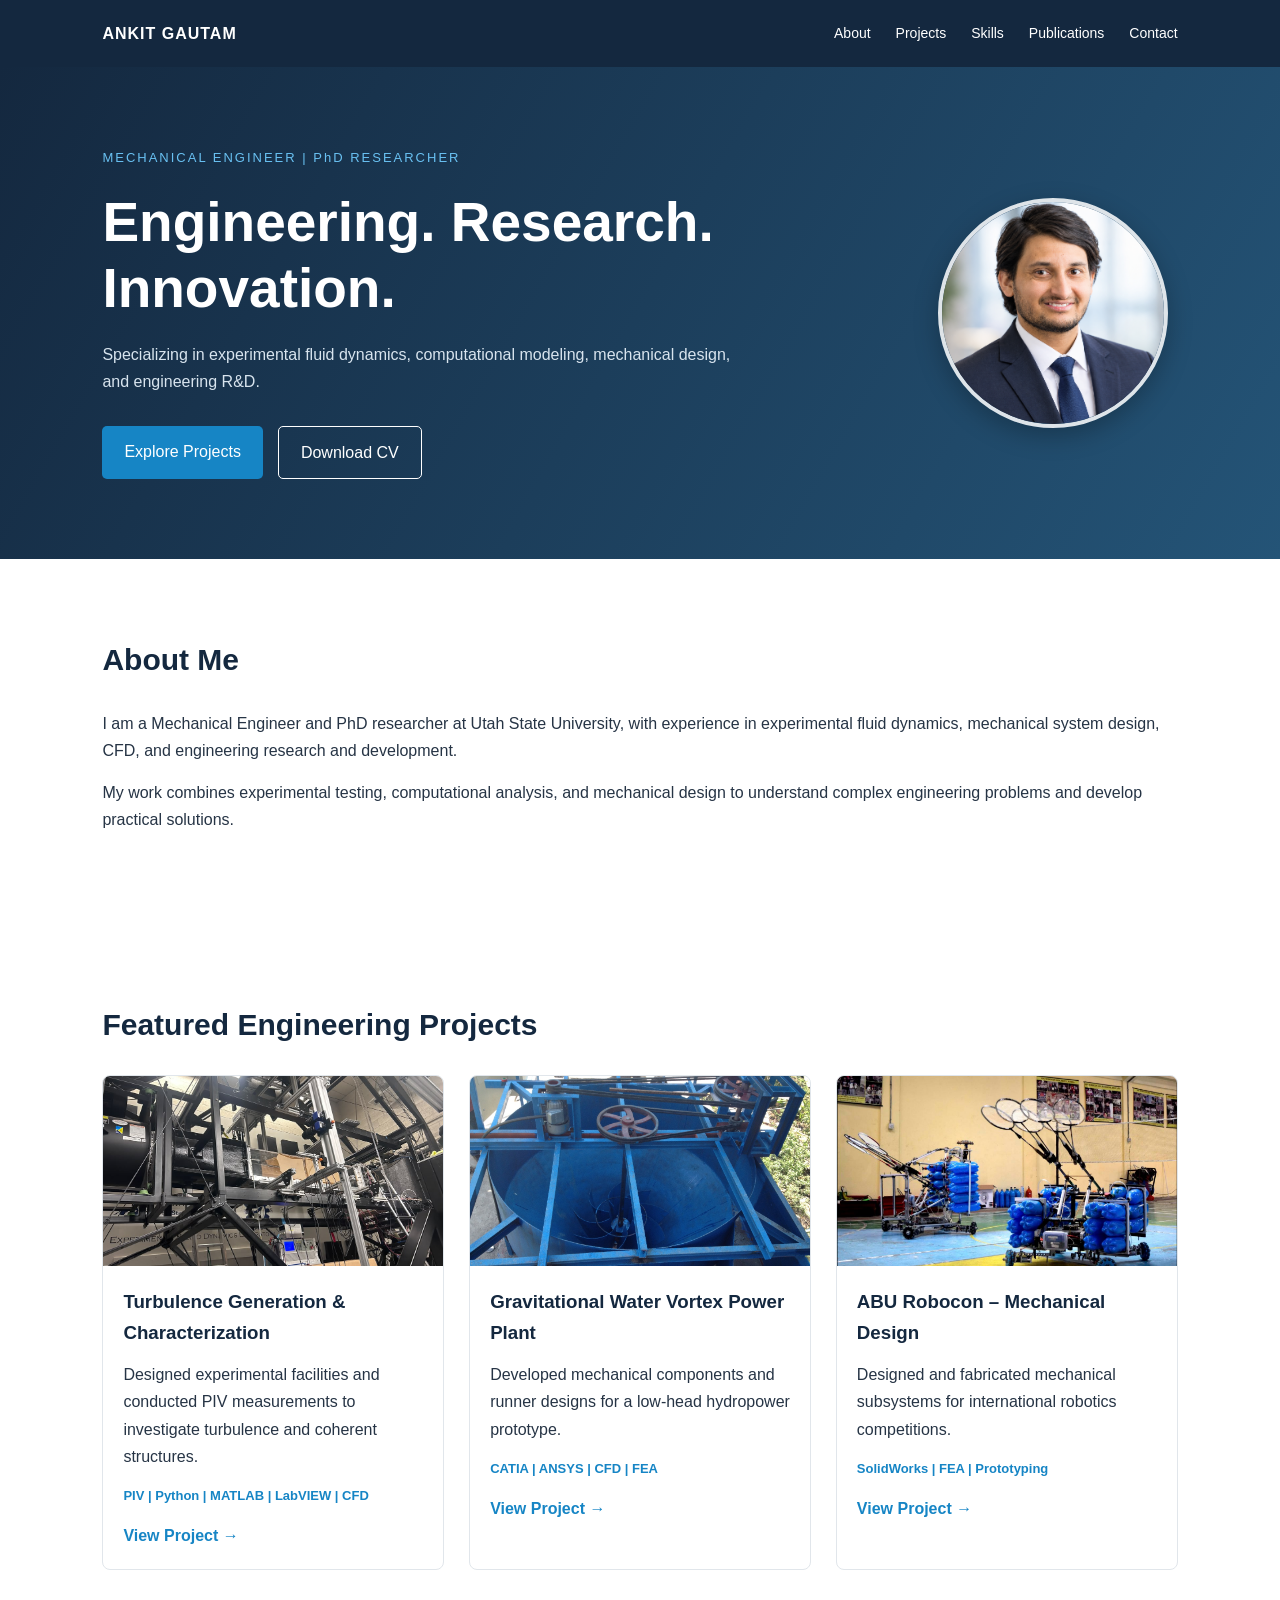
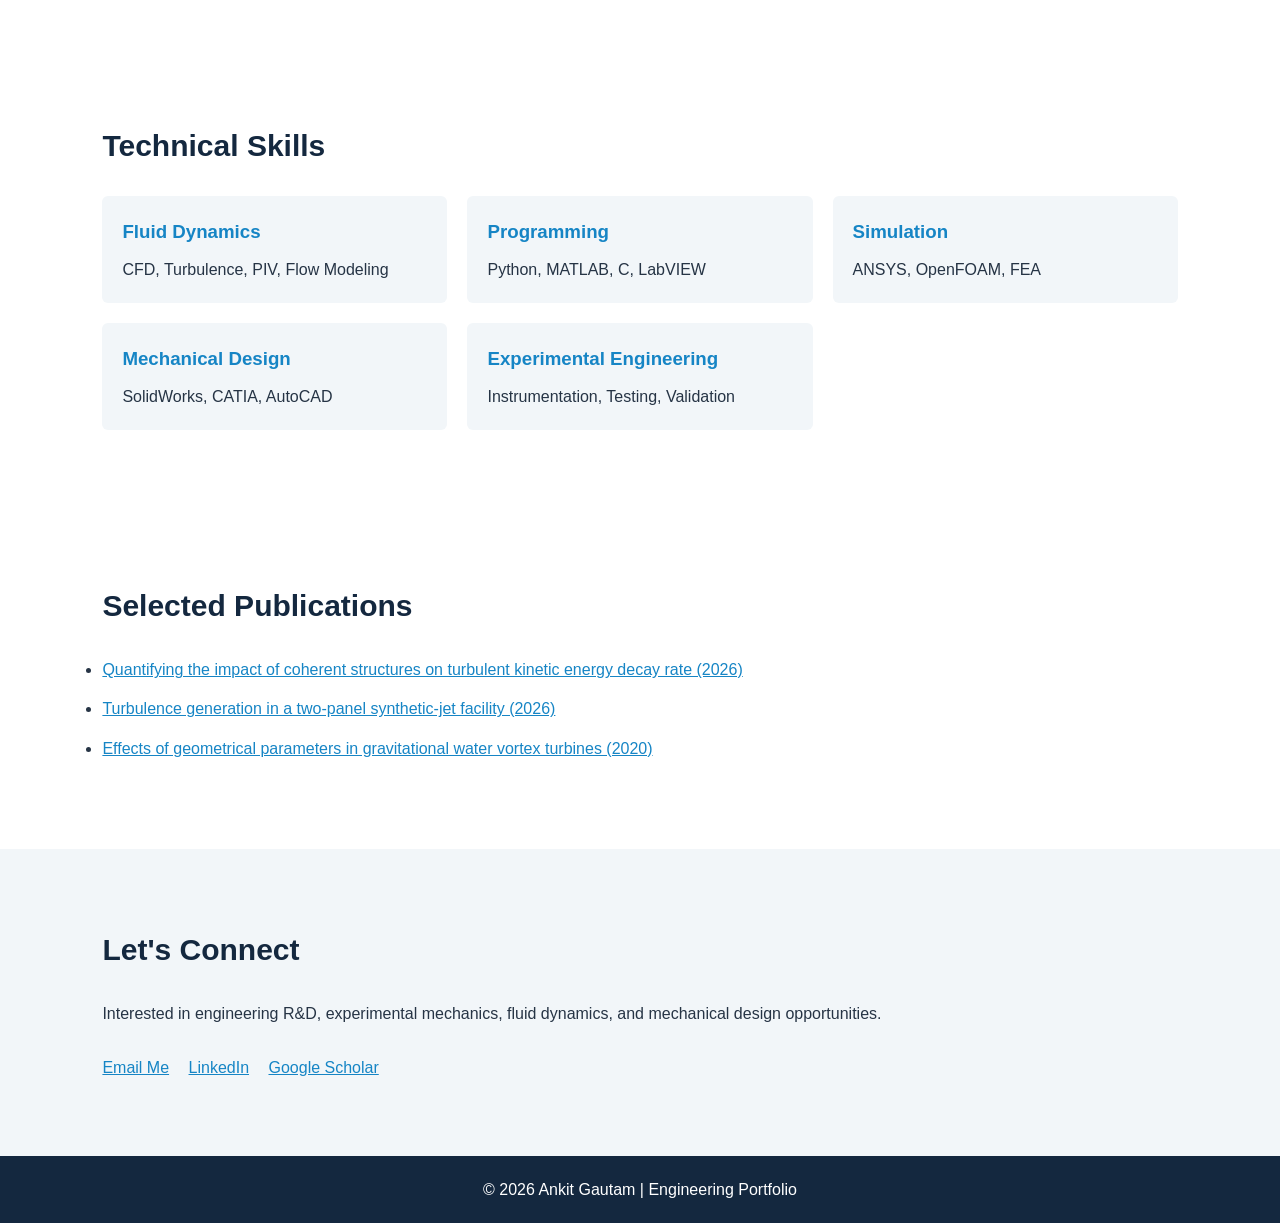
==== commit 294d6e45: "Update index.html" ====
--- a/index.html
+++ b/index.html
@@ -47,7 +47,7 @@
         <div class="hero-buttons">
             <a href="#projects" class="btn">Explore Projects</a>
 
-            <a href="assets/resume.pdf"
+            <a href="assets/CV_A_Gautam.pdf"
                class="btn secondary"
                target="_blank"
                rel="noopener noreferrer">
--- a/style.css
+++ b/style.css
@@ -1,3 +1,7 @@
+
+/* =========================================
+   GLOBAL STYLES
+========================================= */
 
 * {
     margin: 0;
@@ -16,6 +20,11 @@
     line-height: 1.7;
 }
 
+
+/* =========================================
+   NAVIGATION
+========================================= */
+
 .navbar {
     display: flex;
     justify-content: space-between;
@@ -47,7 +56,28 @@
     color: #55b5ee;
 }
 
+
+/* =========================================
+   HERO SECTION AND HEADSHOT
+========================================= */
+
+.hero {
+    background: linear-gradient(120deg, #14283f, #245477);
+    color: white;
+
+    padding: 80px 8%;
+    min-height: 430px;
+
+    display: flex;
+    align-items: center;
+    justify-content: space-between;
+    gap: 50px;
+}
+
+/* Left-side introduction */
+
 .hero-content {
+    flex: 1;
     max-width: 750px;
 }
 
@@ -68,6 +98,8 @@
     max-width: 650px;
 }
 
+/* Hero buttons */
+
 .hero-buttons {
     margin-top: 30px;
     display: flex;
@@ -82,12 +114,51 @@
     color: white;
     text-decoration: none;
     border-radius: 5px;
+    transition: background 0.2s;
+}
+
+.btn:hover {
+    background: #0872ad;
 }
 
 .btn.secondary {
     background: transparent;
     border: 1px solid white;
 }
+
+.btn.secondary:hover {
+    background: rgba(255, 255, 255, 0.12);
+}
+
+/* Right-side headshot */
+
+.hero-image {
+    flex: 0 0 250px;
+
+    display: flex;
+    justify-content: center;
+    align-items: center;
+}
+
+.profile-photo {
+    display: block;
+
+    width: 230px;
+    height: 230px;
+
+    object-fit: cover;
+    object-position: center top;
+
+    border-radius: 50%;
+    border: 4px solid rgba(255, 255, 255, 0.85);
+
+    box-shadow: 0 8px 25px rgba(0, 0, 0, 0.25);
+}
+
+
+/* =========================================
+   GENERAL CONTENT SECTIONS
+========================================= */
 
 .section {
     padding: 75px 8%;
@@ -102,6 +173,11 @@
 .section p {
     margin-bottom: 15px;
 }
+
+
+/* =========================================
+   PROJECT CARDS
+========================================= */
 
 .project-grid {
     display: grid;
@@ -121,6 +197,7 @@
 }
 
 .project-card img {
+    display: block;
     width: 100%;
     height: 190px;
     object-fit: cover;
@@ -146,6 +223,11 @@
     text-decoration: none;
     font-weight: bold;
 }
+
+
+/* =========================================
+   TECHNICAL SKILLS
+========================================= */
 
 .skills-grid {
     display: grid;
@@ -164,6 +246,11 @@
     margin-bottom: 8px;
 }
 
+
+/* =========================================
+   PUBLICATIONS
+========================================= */
+
 #publications li {
     margin: 12px 0;
 }
@@ -171,6 +258,11 @@
 #publications a {
     color: #1685c5;
 }
+
+
+/* =========================================
+   CONTACT
+========================================= */
 
 .contact {
     background: #f2f6f9;
@@ -182,6 +274,11 @@
     color: #1685c5;
 }
 
+
+/* =========================================
+   FOOTER
+========================================= */
+
 footer {
     background: #14283f;
     color: white;
@@ -189,8 +286,50 @@
     padding: 20px;
 }
 
-/* Mobile responsiveness */
+
+/* =========================================
+   TABLET RESPONSIVENESS
+========================================= */
+
+@media (max-width: 900px) {
+
+    .hero {
+        gap: 30px;
+    }
+
+    .hero-image {
+        flex-basis: 200px;
+    }
+
+    .profile-photo {
+        width: 190px;
+        height: 190px;
+    }
+
+    .project-grid {
+        grid-template-columns: repeat(2, 1fr);
+    }
+}
+
+
+/* =========================================
+   MOBILE RESPONSIVENESS
+========================================= */
+
 @media (max-width: 768px) {
+
+    .navbar {
+        flex-direction: column;
+        gap: 15px;
+    }
+
+    .nav-links {
+        flex-wrap: wrap;
+        justify-content: center;
+        gap: 12px;
+    }
+
+    /* Put headshot above introduction on mobile */
 
     .hero {
         flex-direction: column-reverse;
@@ -199,6 +338,10 @@
         gap: 30px;
     }
 
+    .hero-content {
+        width: 100%;
+    }
+
     .hero-image {
         flex: none;
     }
@@ -211,43 +354,13 @@
     .hero-buttons {
         justify-content: center;
     }
-}
-/* Hero section with headshot */
-.hero {
-    background: linear-gradient(120deg, #14283f, #245477);
-    color: white;
-    padding: 80px 8%;
-    min-height: 430px;
-
-    display: flex;
-    align-items: center;
-    justify-content: space-between;
-    gap: 50px;
-}
-
-.hero-content {
-    flex: 1;
-    max-width: 750px;
-}
-
-.hero-image {
-    flex: 0 0 250px;
-    display: flex;
-    justify-content: center;
-    align-items: center;
-}
-
-.profile-photo {
-    display: block;
-    width: 230px;
-    height: 230px;
-    object-fit: cover;
-    object-position: center top;
-    border-radius: 50%;
-    border: 4px solid rgba(255, 255, 255, 0.85);
-    box-shadow: 0 8px 25px rgba(0, 0, 0, 0.25);
-}
-
-.hero-text {
-    flex: 1;
-}
+
+    .project-grid,
+    .skills-grid {
+        grid-template-columns: 1fr;
+    }
+
+    .section {
+        padding: 55px 8%;
+    }
+}
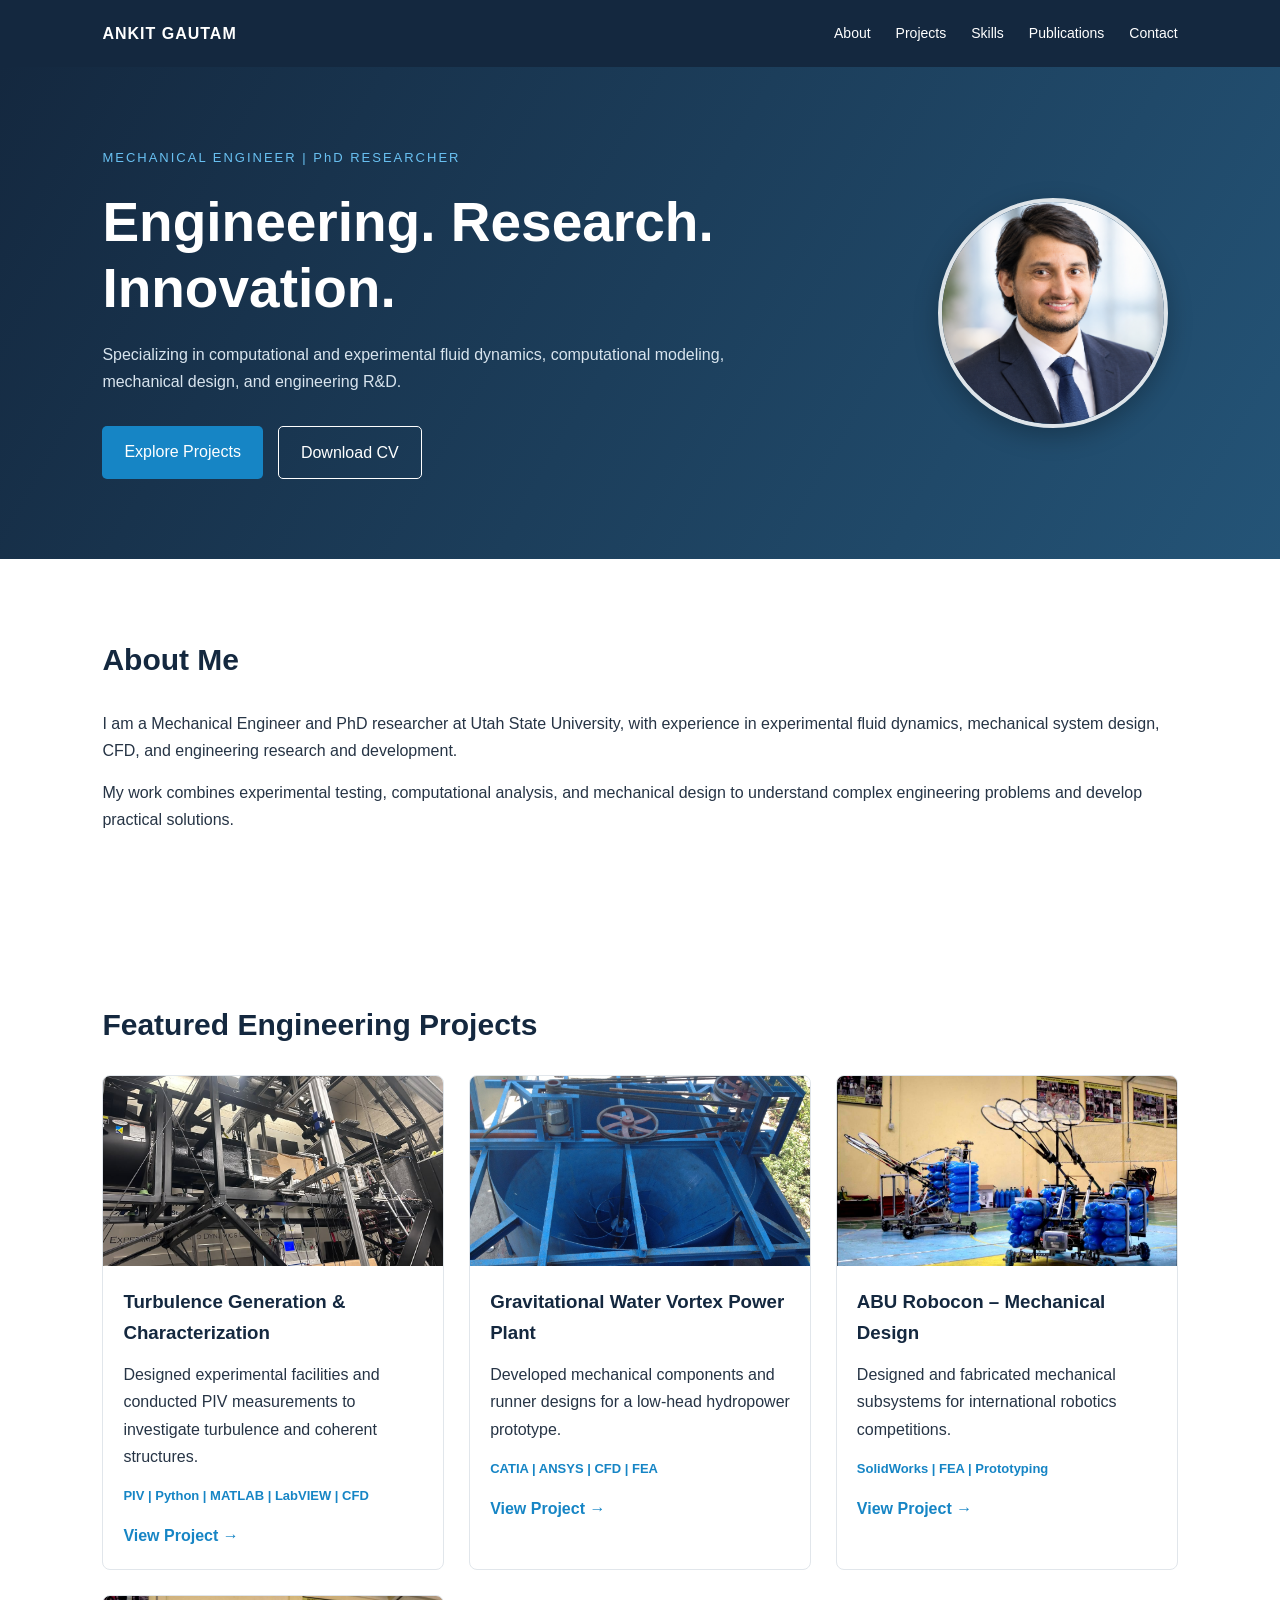
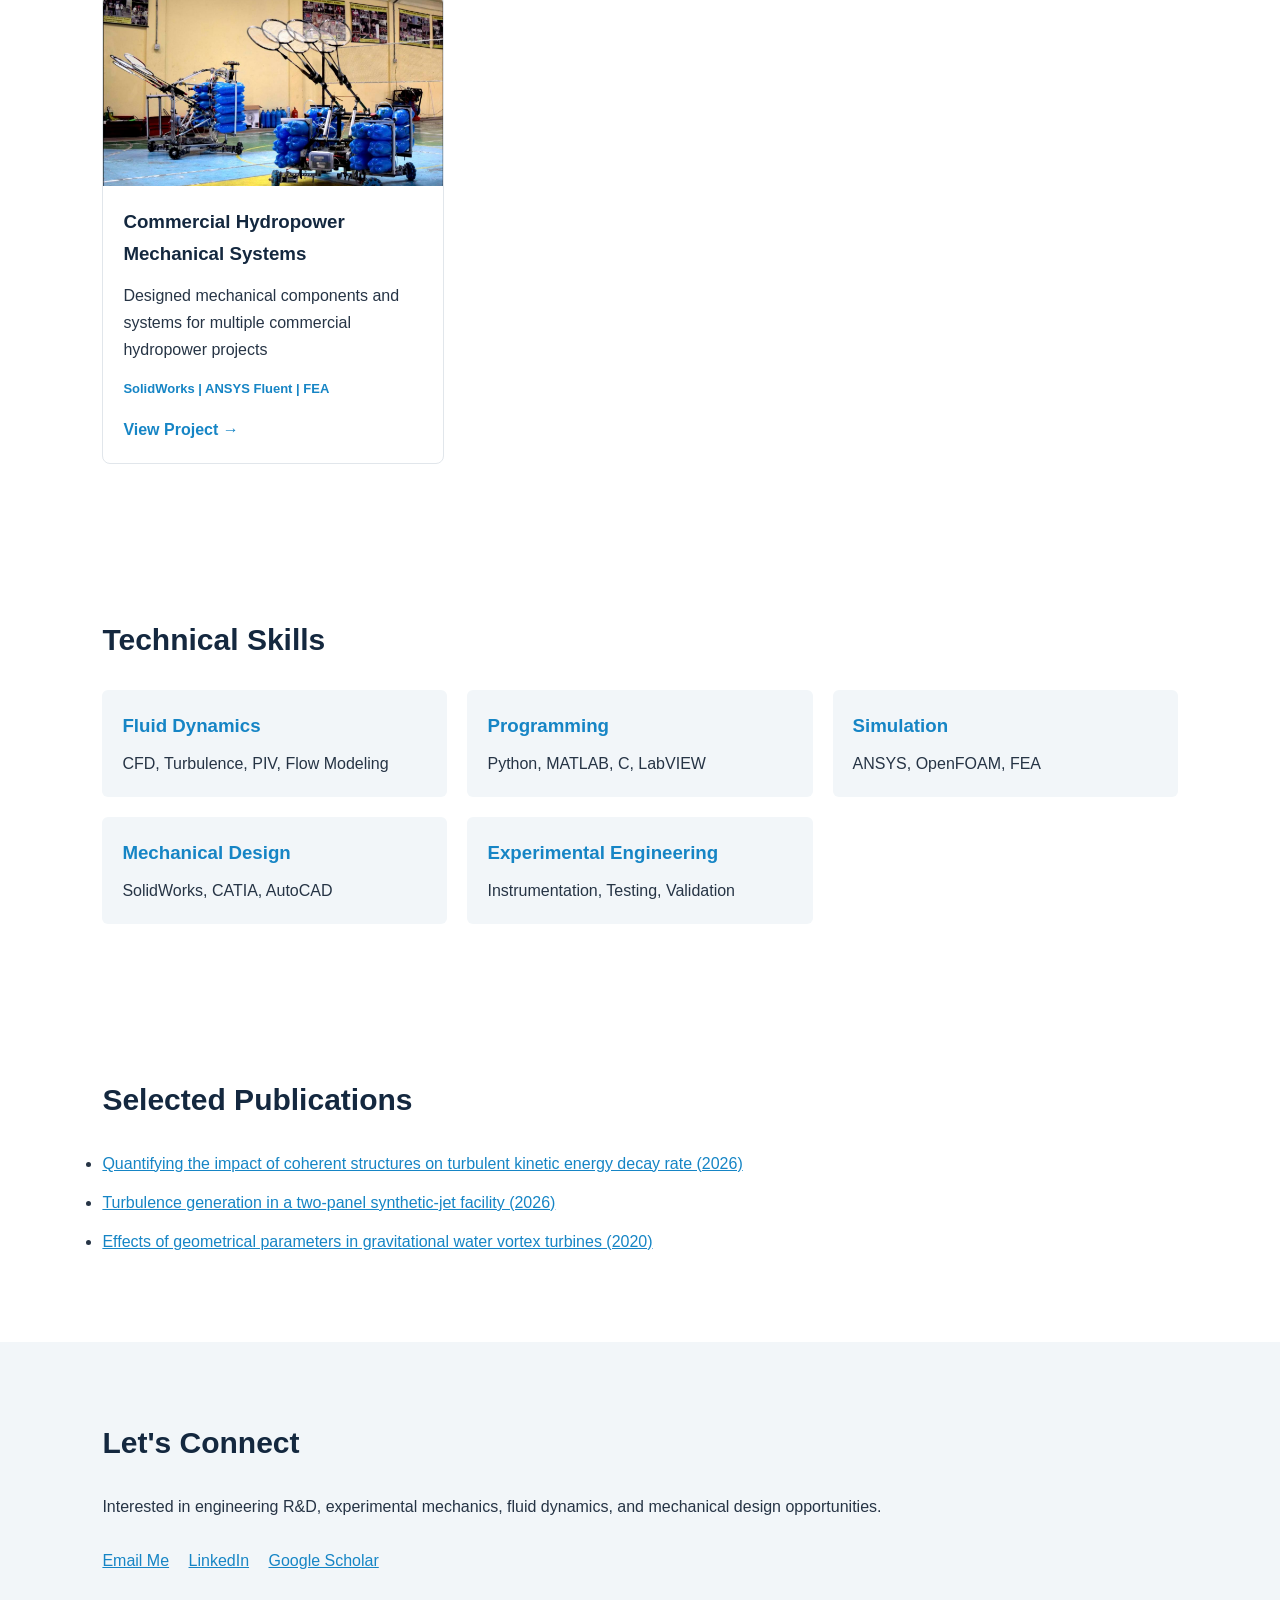
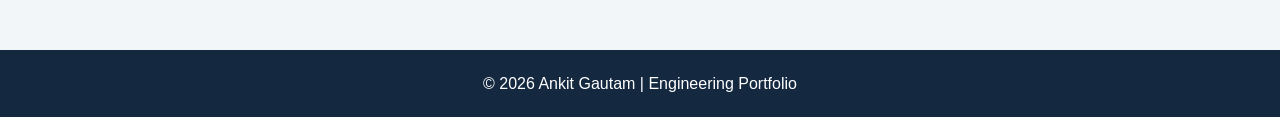
==== commit 557f351c: "Update index.html" ====
--- a/index.html
+++ b/index.html
@@ -39,7 +39,7 @@
         <h1>Engineering. Research. Innovation.</h1>
 
         <p>
-            Specializing in experimental fluid dynamics,
+            Specializing in computational and experimental fluid dynamics,
             computational modeling, mechanical design,
             and engineering R&D.
         </p>
@@ -151,6 +151,26 @@
             </div>
         </article>
 
+        <article class="project-card">
+            <img src="assets/robotics_project_2015.jpg"
+                 alt="Commercial Hydropower">
+
+            <div class="project-info">
+                <h3>Commercial Hydropower Mechanical Systems</h3>
+
+                <p>
+                    Designed mechanical components and systems for
+                    multiple commercial hydropower projects
+                </p>
+
+                <p class="tools">
+                    SolidWorks | ANSYS Fluent | FEA
+                </p>
+
+                <a href="projects/hydropower.html">View Project →</a>
+            </div>
+        </article>
+
     </div>
 </section>
 
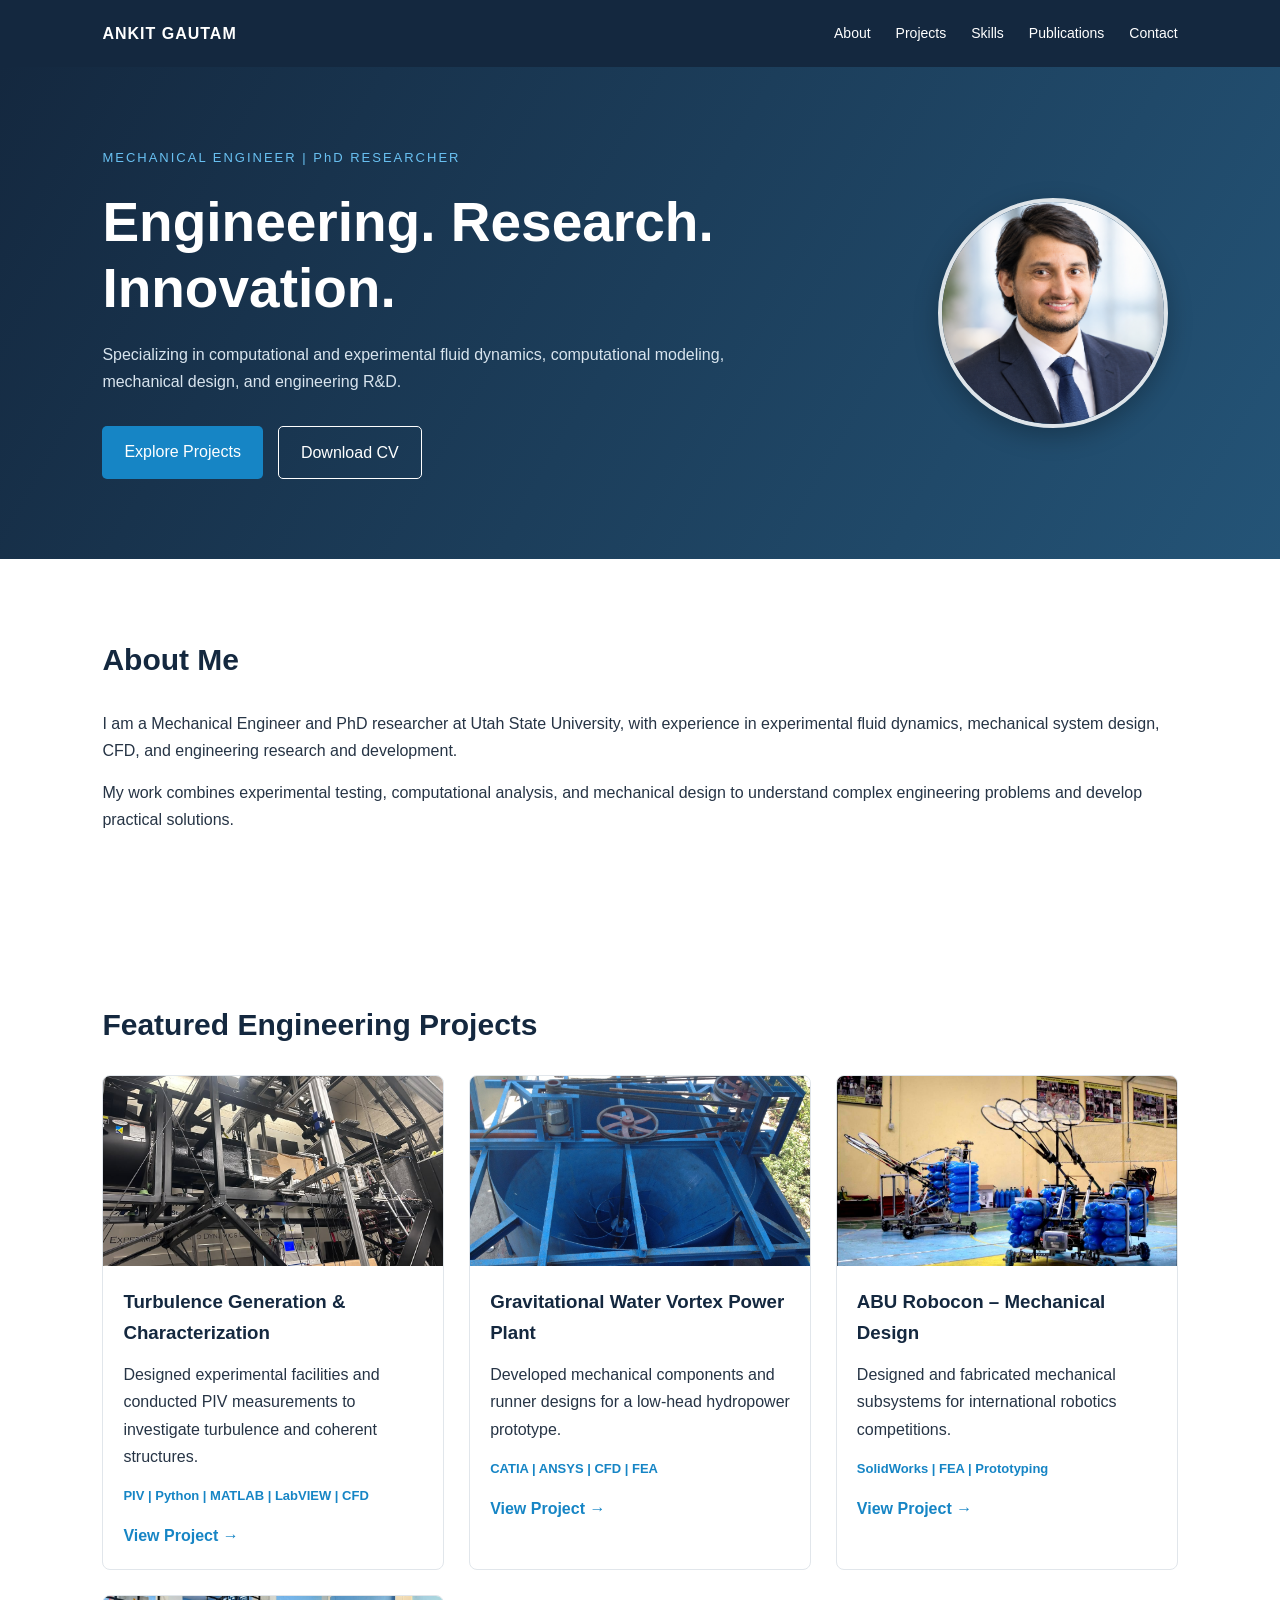
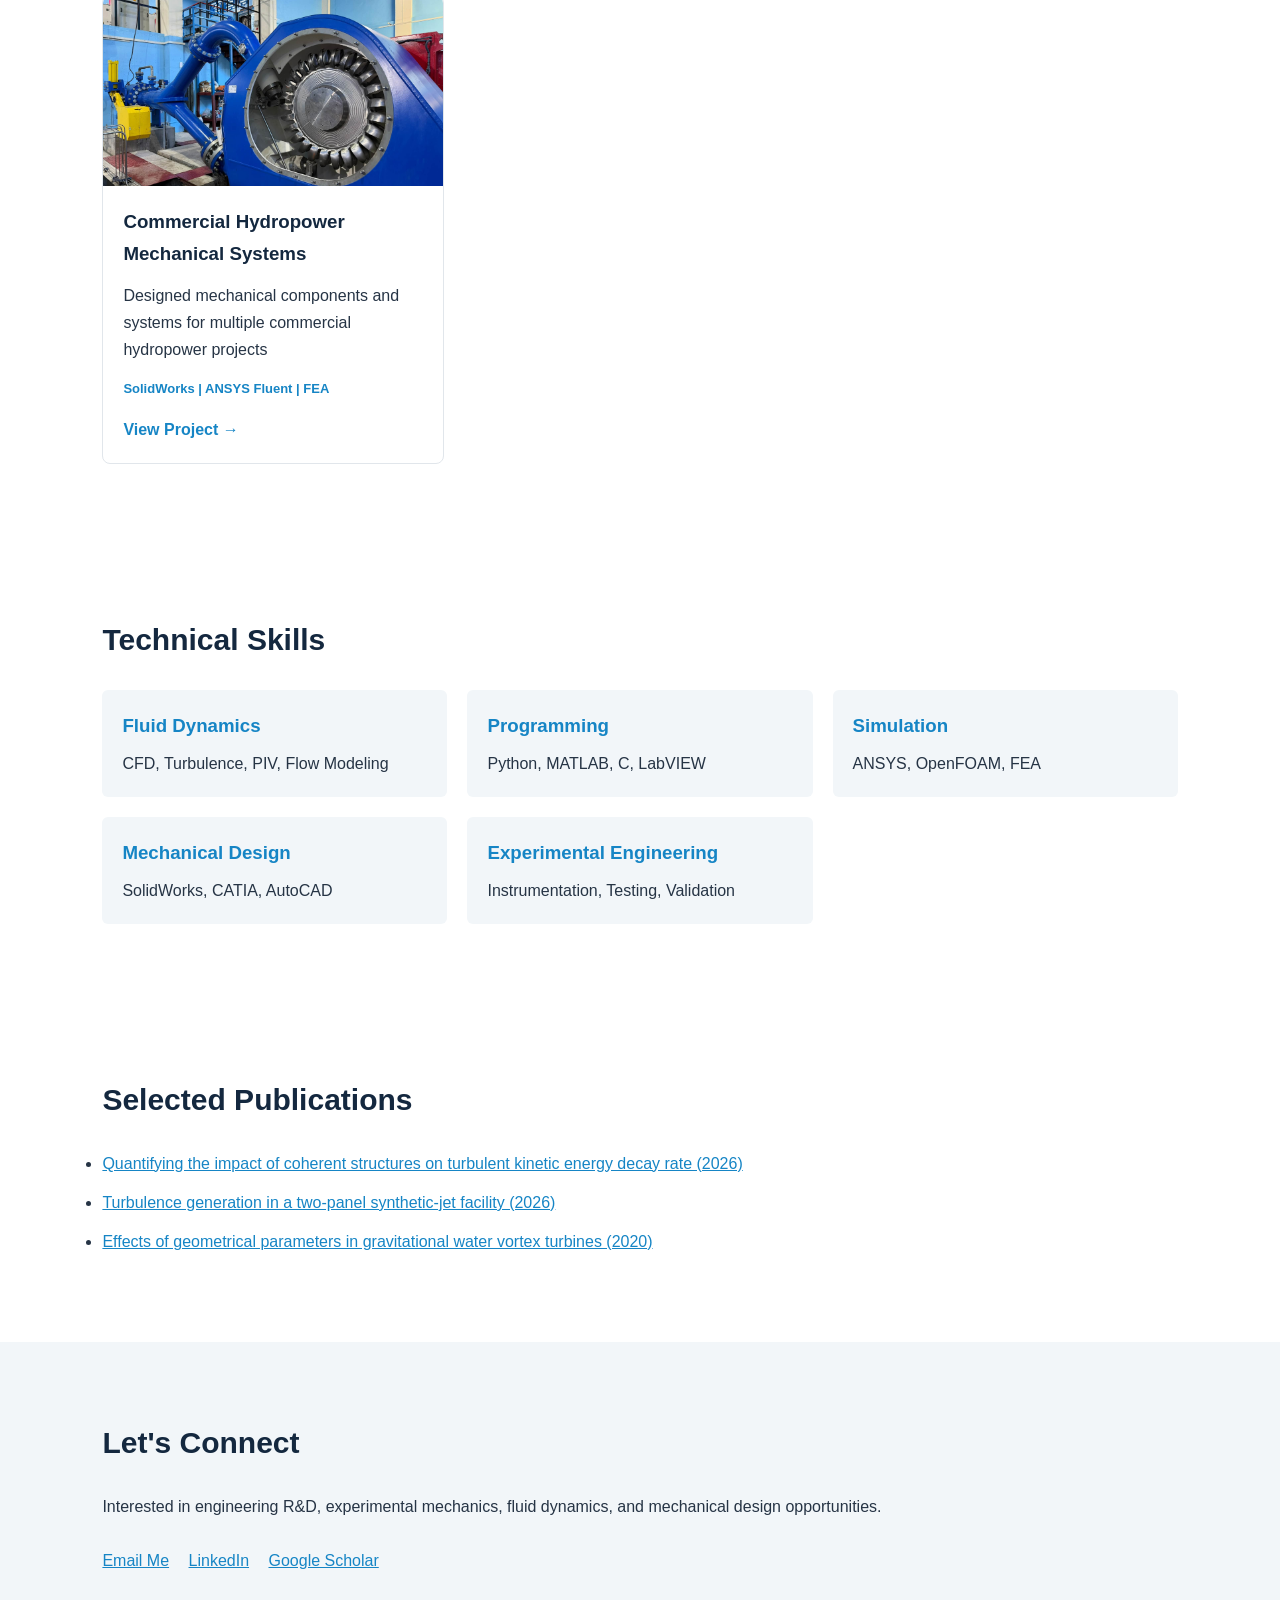
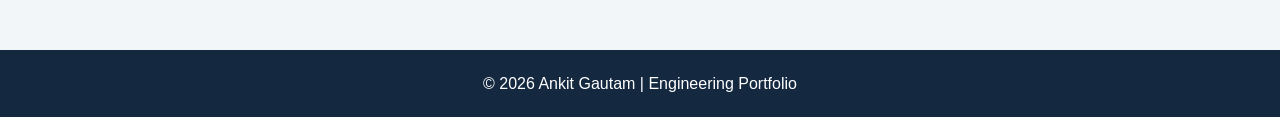
==== commit c15652eb: "Update index.html" ====
--- a/index.html
+++ b/index.html
@@ -152,7 +152,7 @@
         </article>
 
         <article class="project-card">
-            <img src="assets/robotics_project_2015.jpg"
+            <img src="assets/chepe_turbine.jpg"
                  alt="Commercial Hydropower">
 
             <div class="project-info">
